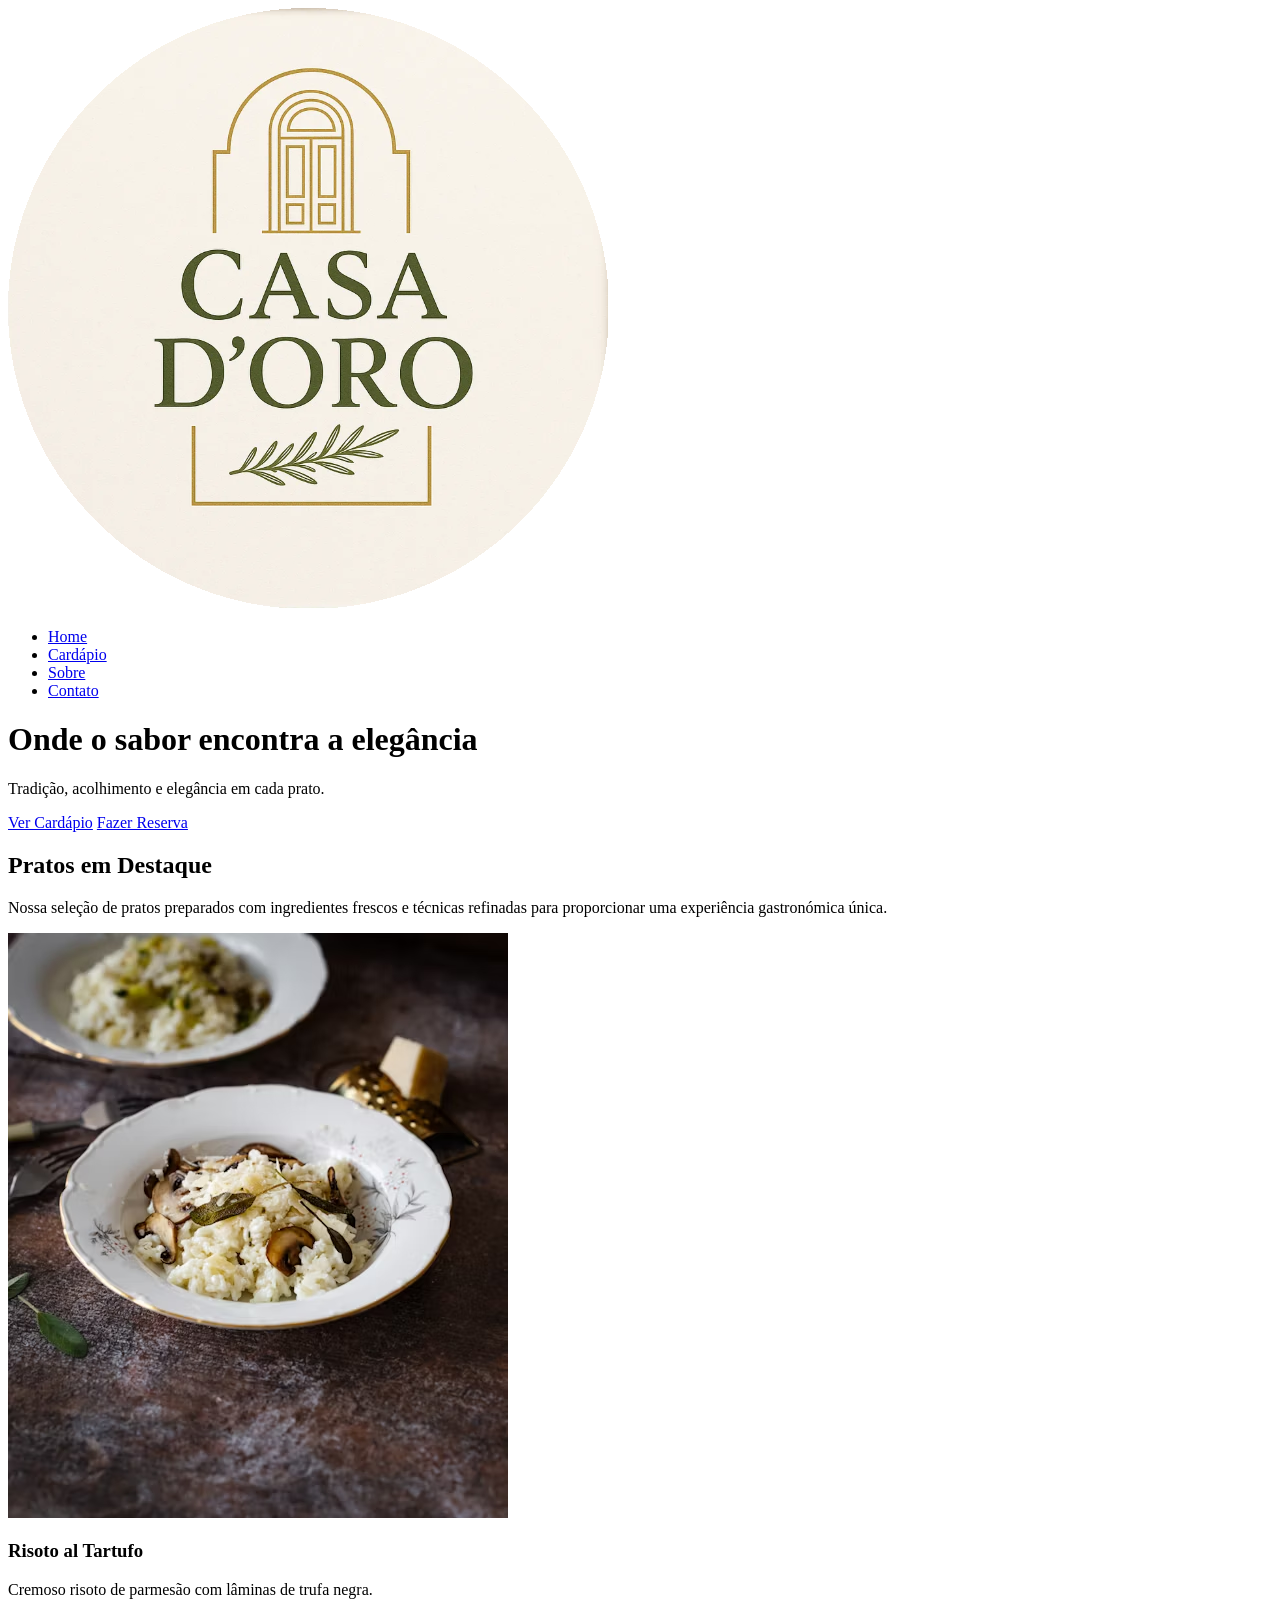
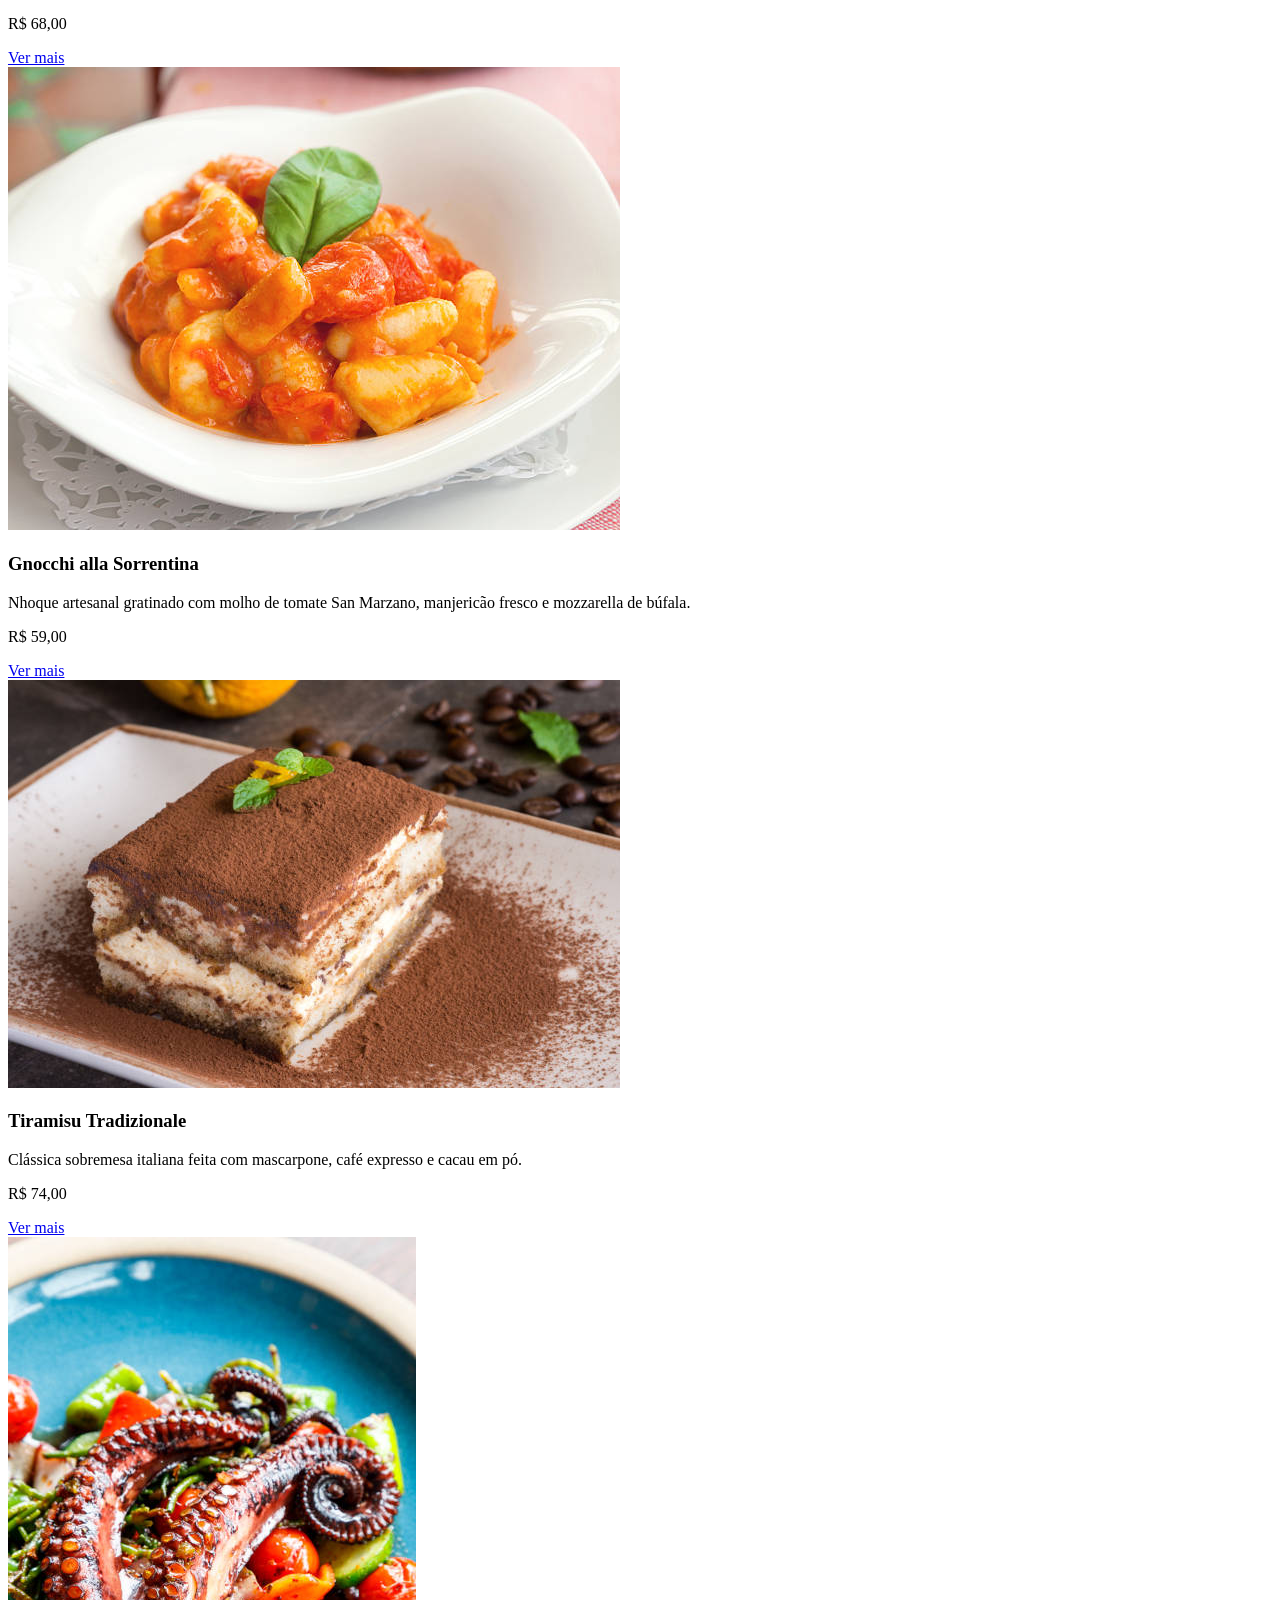
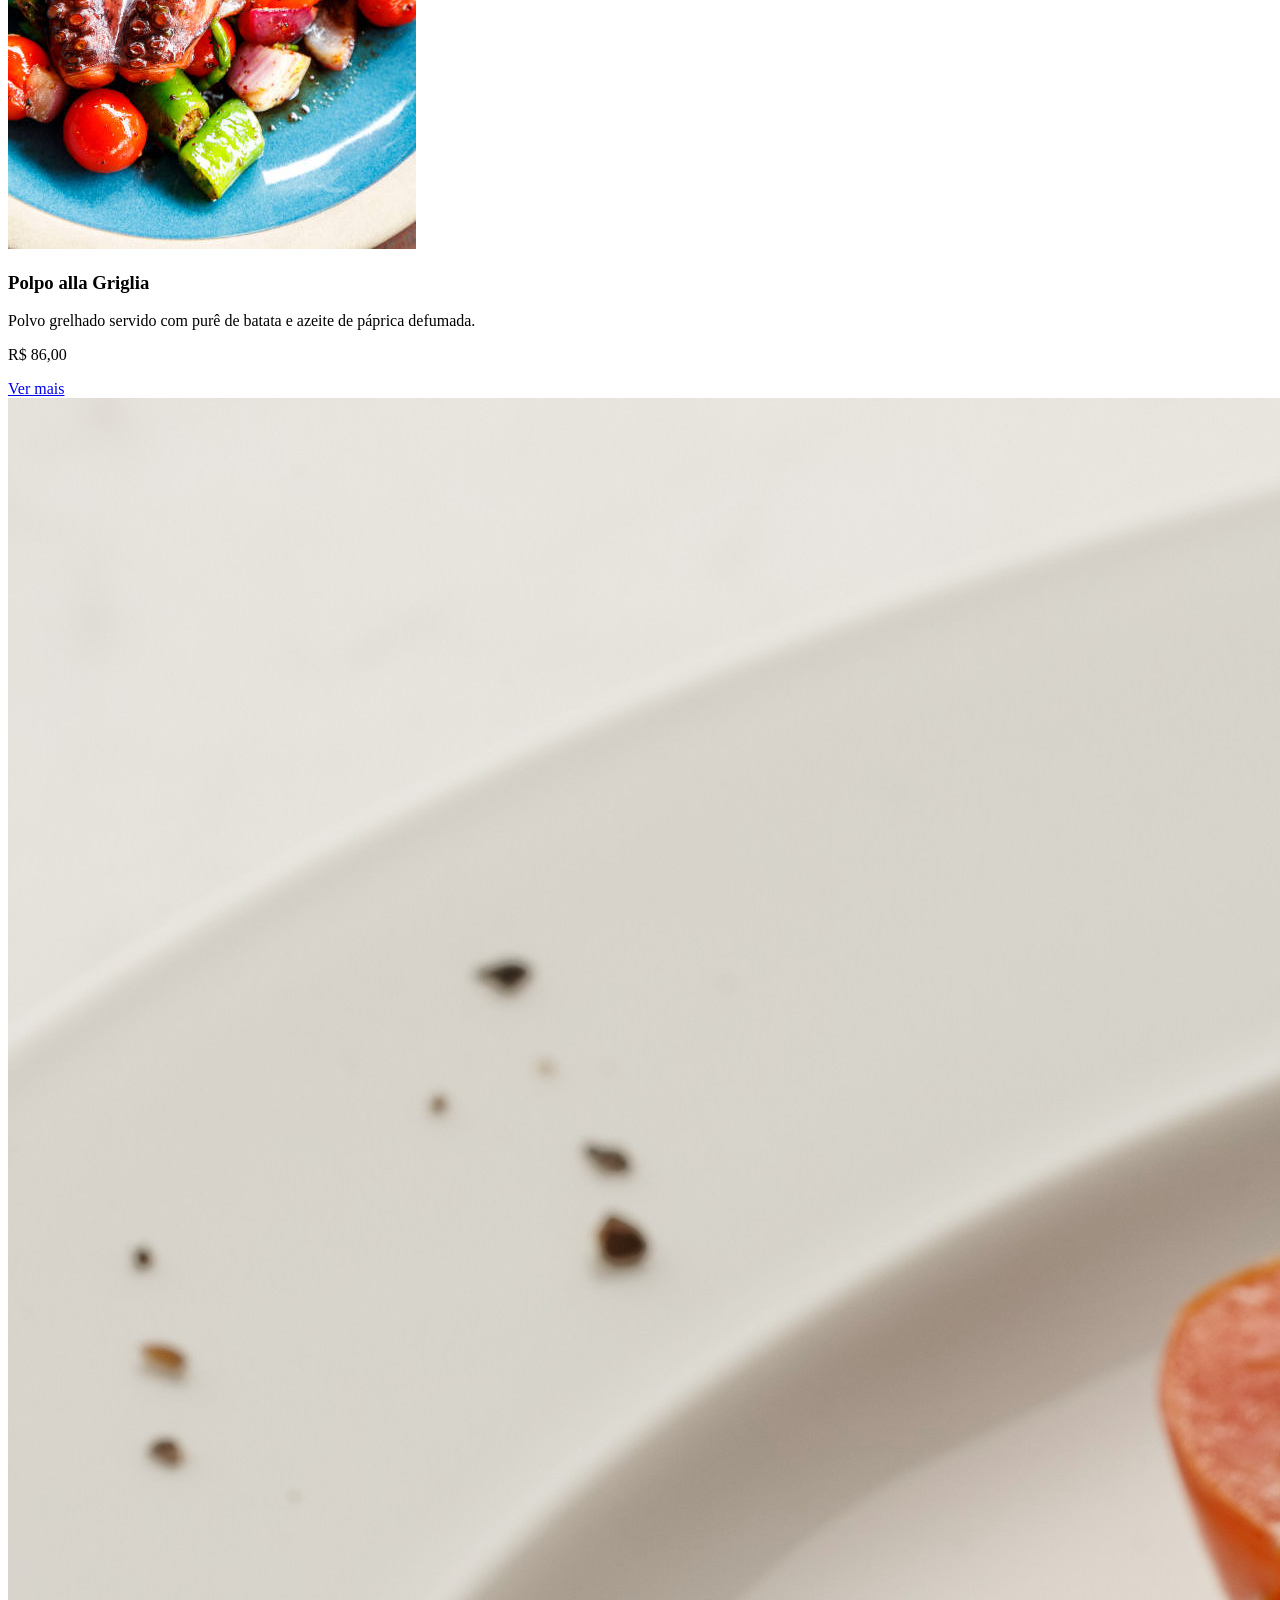
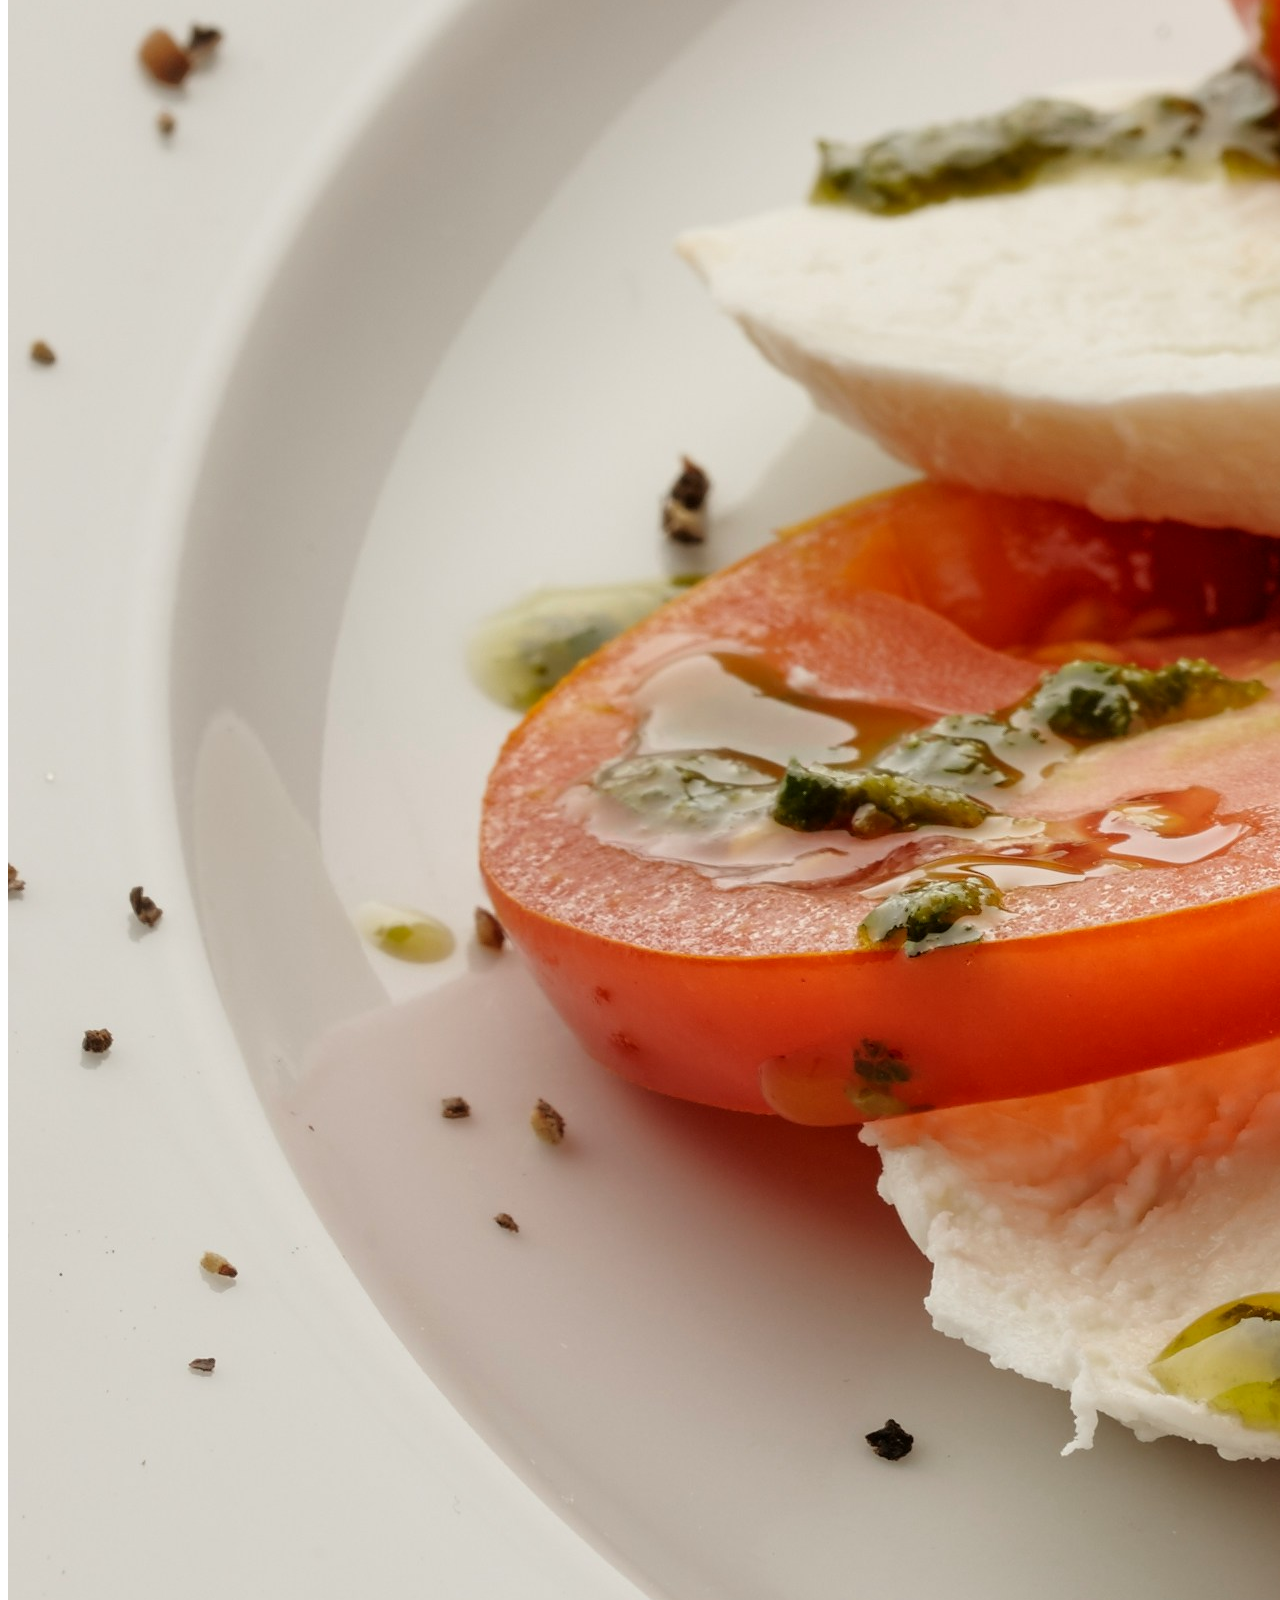
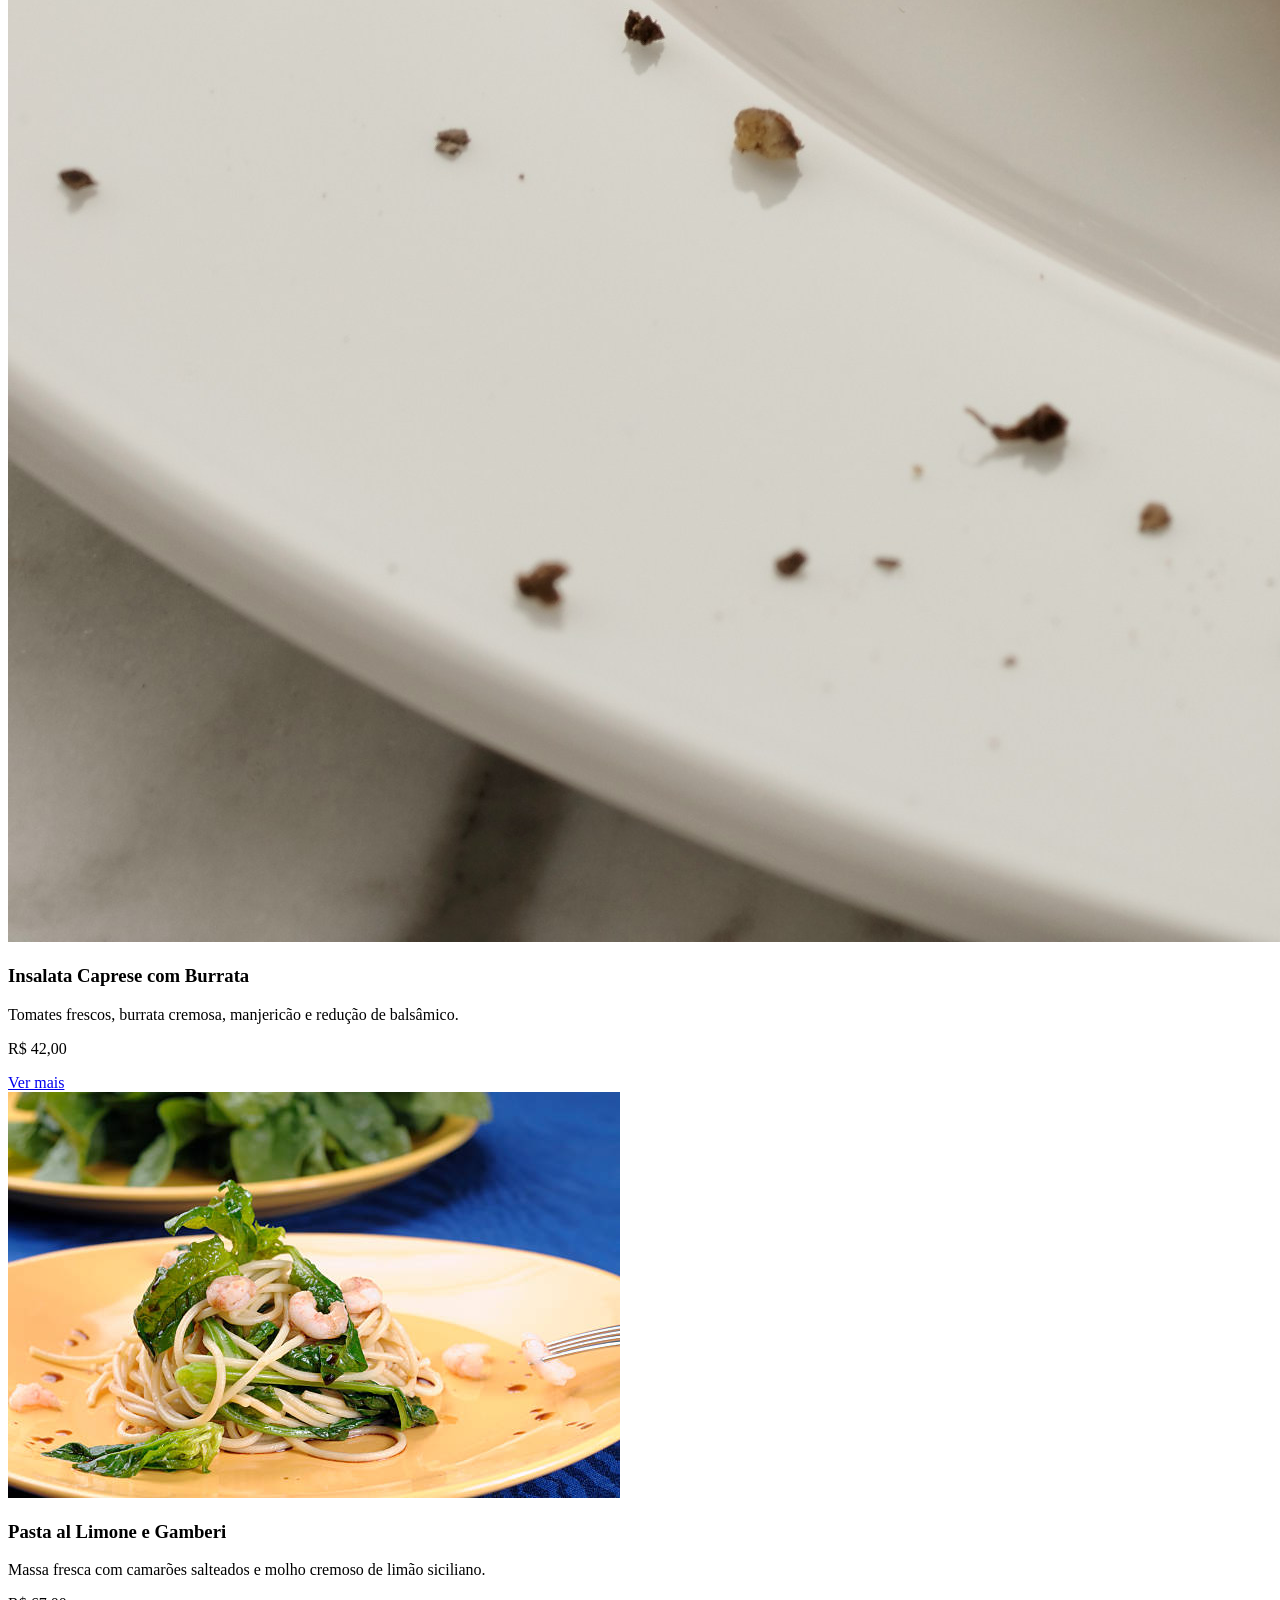
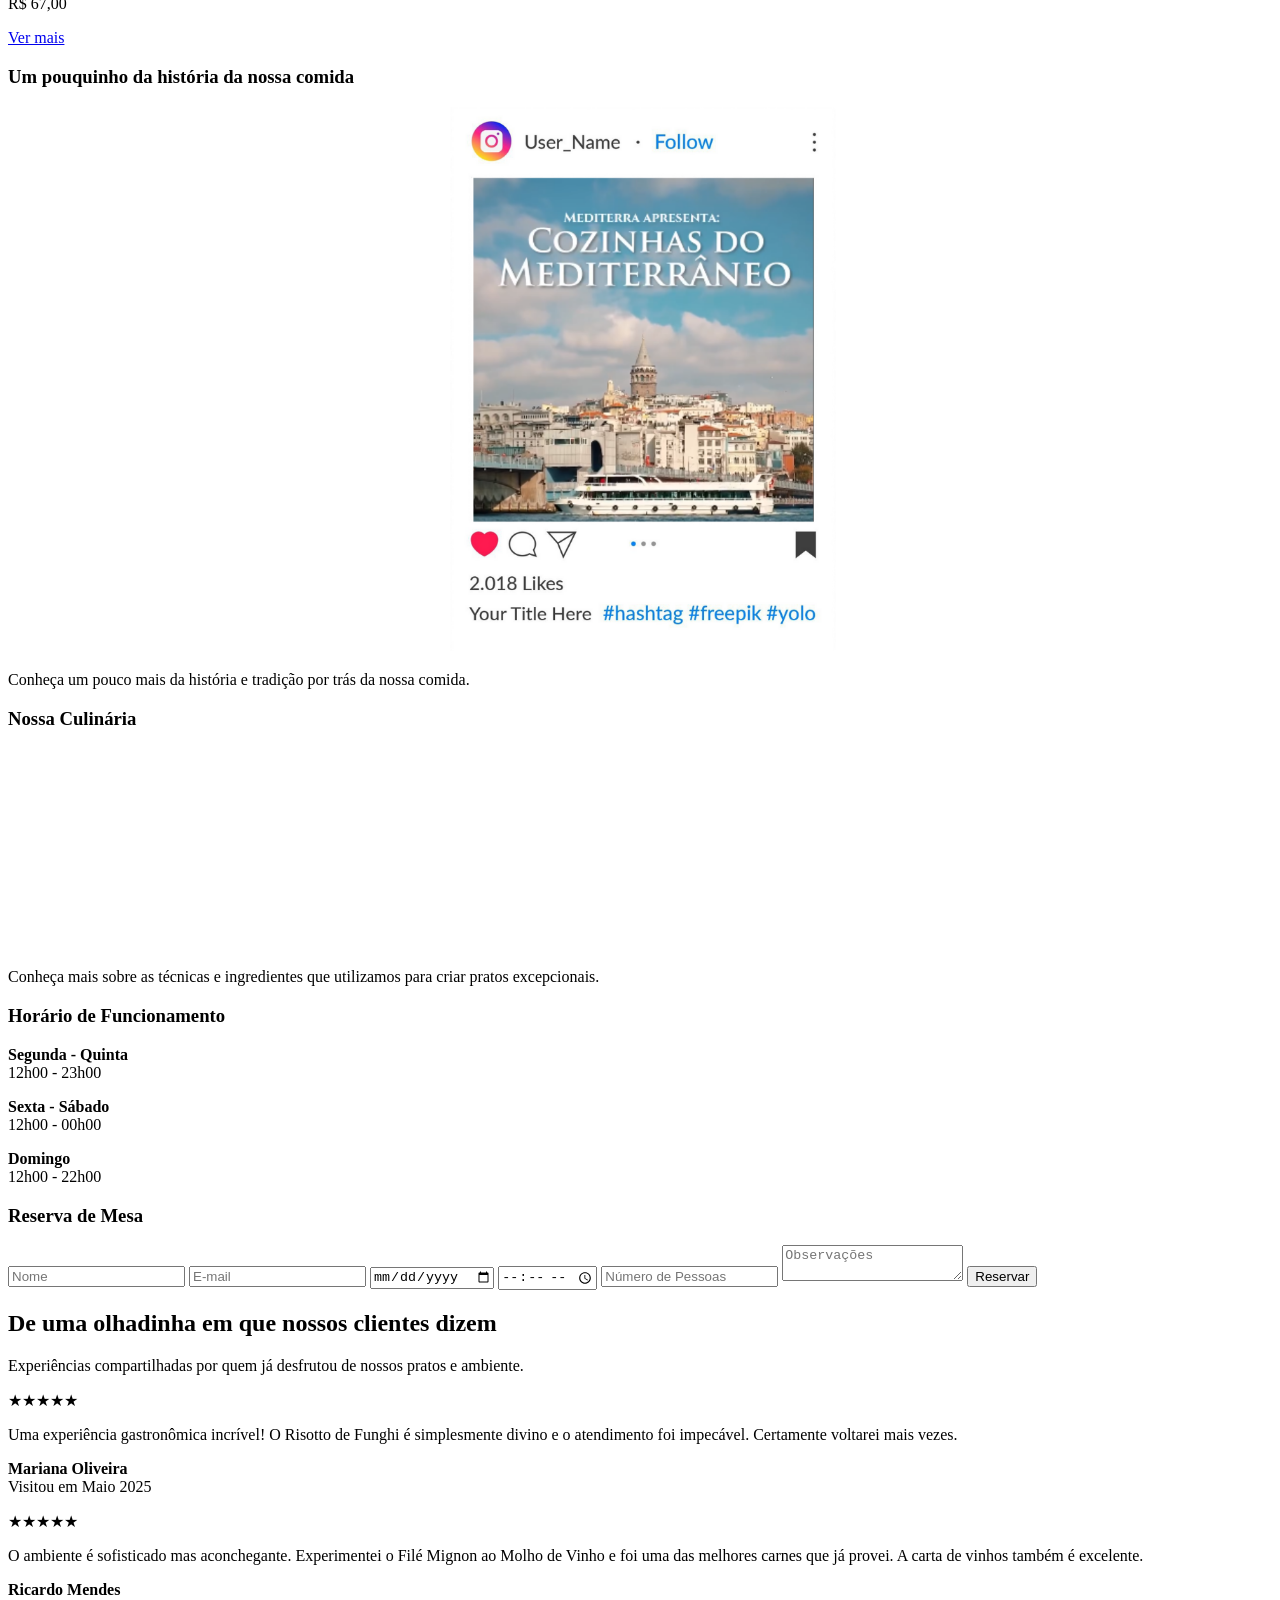
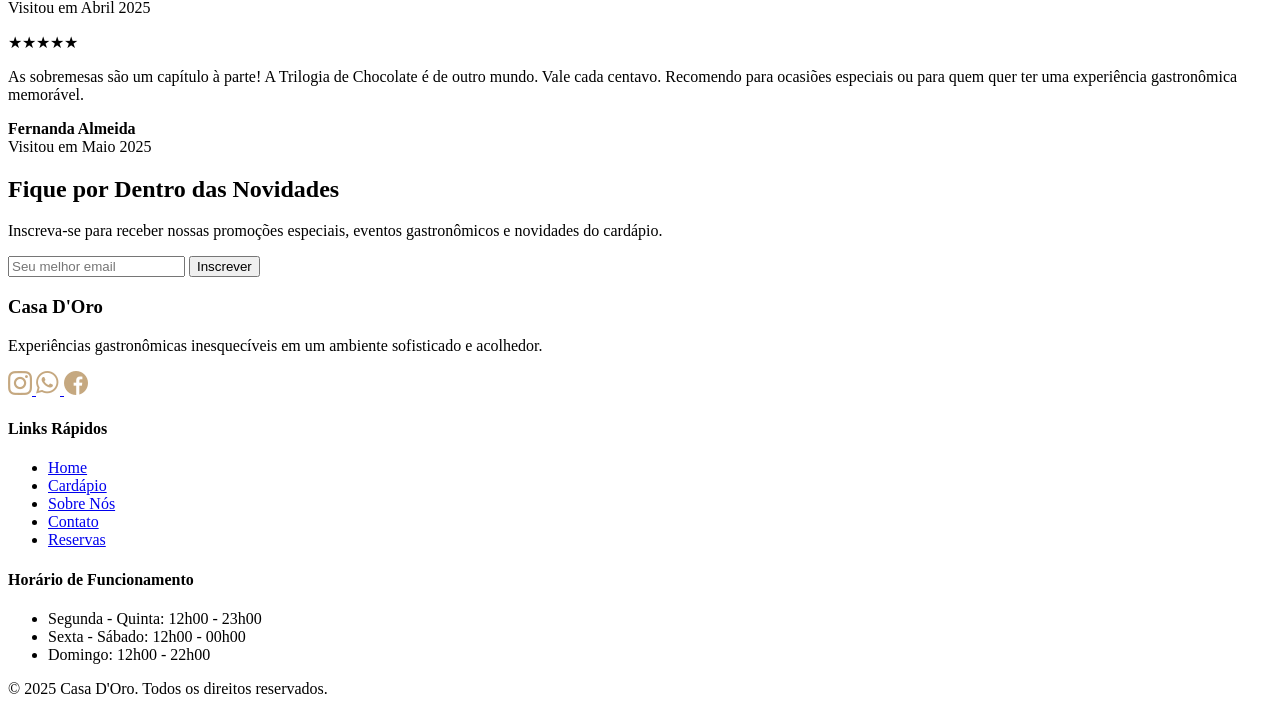
==== site/01-index.html @ 2cbd599a "Primeiro incremento CSS" ====
<!DOCTYPE html>
<html lang="pt-br">

<head>
    <meta charset="UTF-8" />
    <meta name="viewport" content="width=device-width, initial-scale=1.0" />
    <title>Casa D’Oro – Gastronomia Italiana & Mediterrânea</title>
    <link rel="icon" href="imgs/logo_redonda.png" type="image/png" />
    <link rel="stylesheet" href="css/style.css" />
</head>

<body>
    <div class="container">

        <header>
            <div class="logo">
                <a href="index.html">
                    <img src="imgs/logo_redonda.png" alt="Logo Casa D'Oro">
                </a>
            </div>

            <nav class="menu">
                <ul>
                    <li><a href="01-index.html">Home</a></li>
                    <li><a href="cardapio.html">Cardápio</a></li>
                    <li><a href="sobre.html">Sobre</a></li>
                    <li><a href="contato.html">Contato</a></li>
                </ul>
            </nav>

            <h1 class="titulo-principal">Onde o sabor encontra a elegância</h1>
            <p class="subtitulo-principal">Tradição, acolhimento e elegância em cada prato.</p>

            <div class="botoes-header">
                <a href="cardapio.html" class="botao">Ver Cardápio</a>
                <a href="contato.html" class="botao secundario">Fazer Reserva</a>
            </div>
        </header>

        <section class="pratos-destaque">
            <h2>Pratos em Destaque</h2>
            <p class="descricao">Nossa seleção de pratos preparados com ingredientes frescos e técnicas refinadas para
                proporcionar uma experiência gastronómica única.</p>

            <div class="layout">
                <div class="coluna-esquerda">
                    <div class="grid-pratos">

                        <div class="prato">
                            <img src="imgs/img_pratos/Risoto al Tartufo.avif" alt="Risotto al Tartufo">
                            <h3>Risoto al Tartufo</h3>
                            <p>Cremoso risoto de parmesão com lâminas de trufa negra.</p>
                            <p class="preco">R$ 68,00</p>
                            <a href="detalhes-prato/detalhes_risoto.html" class="botao">Ver mais</a>
                        </div>

                        <div class="prato">
                            <img src="imgs/img_pratos/Gnocchi alla Sorrentina.jpg" alt="Gnocchi alla Sorrentina">
                            <h3>Gnocchi alla Sorrentina</h3>
                            <p>Nhoque artesanal gratinado com molho de tomate San Marzano, manjericão fresco e
                                mozzarella de búfala.</p>
                            <p class="preco">R$ 59,00</p>
                            <a href="detalhes-prato/dtl_GnocchiallaSorrentina.html" class="botao">Ver mais</a>
                        </div>

                        <div class="prato">
                            <img src="imgs/img_pratos/Tiramisu Tradizionale.jpg" alt="Tiramisu Tradizionale">
                            <h3>Tiramisu Tradizionale</h3>
                            <p>Clássica sobremesa italiana feita com mascarpone, café expresso e cacau em pó.</p>
                            <p class="preco">R$ 74,00</p>
                            <a href="detalhes-prato/dtl_TiramisuTradizionale.html" class="botao">Ver mais</a>
                        </div>

                        <div class="prato">
                            <img src="imgs/img_pratos/Polvo.jpg" alt="Polpo alla Griglia">
                            <h3>Polpo alla Griglia</h3>
                            <p>Polvo grelhado servido com purê de batata e azeite de páprica defumada.</p>
                            <p class="preco">R$ 86,00</p>
                            <a href="detalhes-prato/dtl_PolpoallaGriglia.html" class="botao">Ver mais</a>
                        </div>

                        <div class="prato">
                            <img src="imgs/img_pratos/Insalata Caprese com Burrata.jpg" alt="Insalata Caprese com Burrata">
                            <h3>Insalata Caprese com Burrata</h3>
                            <p>Tomates frescos, burrata cremosa, manjericão e redução de balsâmico.</p>
                            <p class="preco">R$ 42,00</p>
                            <a href="detalhes-prato/dtl_InsalataCapresecomBurrata.html" class="botao">Ver mais</a>
                        </div>

                        <div class="prato">
                            <img src="imgs/img_pratos/Pasta al Limone e Gamberi.jpg" alt="Pasta al Limone e Gamberi">
                            <h3>Pasta al Limone e Gamberi</h3>
                            <p>Massa fresca com camarões salteados e molho cremoso de limão siciliano.</p>
                            <p class="preco">R$ 67,00</p>
                            <a href="detalhes-prato/dtl_PastaAlLimoneEGamberi.html" class="botao">Ver mais</a>
                        </div>

                    </div>
                </div>

                <div class="coluna-direita">
                    <div class="box">
                        <h3>Um pouquinho da história da nossa comida</h3>
                        <div style="text-align: center;">
                            <a href="https://www.instagram.com/p/ID_DO_POST/" target="_blank">
                                <img src="imgs/img_instagram/img_certinha-insta.png" alt="Ver no Instagram" width="400" style="border-radius: 10px;">
                            </a>
                        </div>
                        <p>Conheça um pouco mais da história e tradição por trás da nossa comida.</p>
                    </div>

                    <div class="box">
                        <h3>Nossa Culinária</h3>
                        <iframe width="100%" height="200" src="https://youtube.com/embed/W02ihlDUO9A" frameborder="0" allowfullscreen></iframe>
                        <p>Conheça mais sobre as técnicas e ingredientes que utilizamos para criar pratos excepcionais.</p>
                    </div>

                    <div class="box">
                        <h3>Horário de Funcionamento</h3>
                        <p><strong>Segunda - Quinta</strong><br>12h00 - 23h00</p>
                        <p><strong>Sexta - Sábado</strong><br>12h00 - 00h00</p>
                        <p><strong>Domingo</strong><br>12h00 - 22h00</p>
                    </div>

                    <div class="box">
                        <h3>Reserva de Mesa</h3>
                        <form>
                            <input type="text" placeholder="Nome" required>
                            <input type="email" placeholder="E-mail" required>
                            <input type="date" required>
                            <input type="time" required>
                            <input type="number" placeholder="Número de Pessoas" min="1" required>
                            <textarea placeholder="Observações"></textarea>
                            <button type="submit">Reservar</button>
                        </form>
                    </div>
                </div>
            </div>
        </section>
        <section class="depoimentos">
            <h2>De uma olhadinha em que nossos clientes dizem</h2>
            <p>Experiências compartilhadas por quem já desfrutou de nossos pratos e ambiente.</p>

            <div class ="cards-dp">
                <div class="card-dp">
                    <p class="estrelas">★★★★★</p>
                    <p class="texto">Uma experiência gastronômica incrível! O Risotto de Funghi é simplesmente divino e o atendimento foi impecável. Certamente voltarei mais vezes.</p>
                    <div class="cliente">
                        <div>
                            <strong>Mariana Oliveira</strong><br>
                            <span>Visitou em Maio 2025</span>
                        </div>
                    </div>
                </div>

                <div class="card-depoimento">
                    <p class="estrelas">★★★★★</p>
                    <p class="texto">O ambiente é sofisticado mas aconchegante. Experimentei o Filé Mignon ao Molho de Vinho e foi uma das melhores carnes que já provei. A carta de vinhos também é excelente.</p>
                    <div class="cliente">
                    <div>
                        <strong>Ricardo Mendes</strong><br>
                        <span>Visitou em Abril 2025</span>
                    </div>
                    </div>
                </div>

                <div class="card-depoimento">
                    <p class="estrelas">★★★★★</p>
                    <p class="texto">As sobremesas são um capítulo à parte! A Trilogia de Chocolate é de outro mundo. Vale cada centavo. Recomendo para ocasiões especiais ou para quem quer ter uma experiência gastronômica memorável.</p>
                    <div class="cliente">
                    <div>
                        <strong>Fernanda Almeida</strong><br>
                        <span>Visitou em Maio 2025</span>
                    </div>
                    </div>
                </div>
            </div>
        </section>

        <section class="newsletter">
            <h2>Fique por Dentro das Novidades</h2>
            <p>Inscreva-se para receber nossas promoções especiais, eventos gastronômicos e novidades do cardápio.</p>
            <form class="form-newsletter">
                <input type="email" placeholder="Seu melhor email" required>
                <button type="submit">Inscrever</button>
            </form>
        </section> 

        <footer> 
            <div class="rodape">
                <div class="container-footer">

                    <div class="coluna">
                        <h3>Casa D'Oro</h3>
                        <p>Experiências gastronômicas inesquecíveis em um ambiente sofisticado e acolhedor.</p>
                        <div class="redes-socias">
                            <a href="#"><img src="imgs/icons/instagram.png" alt=Instagram> </a>
                            <a href="#"><img src="imgs/icons/whatsapp.png" alt="Whatsapp"> </a>
                            <a href="#"><img src="imgs/icons/facebook.png"  alt="Facebook"> </a>
                        </div>
                    </div>

                    <div class="coluna">
                        <h4>Links Rápidos</h4>
                        <ul>
                            <li><a href="index.html">Home</a></li>
                            <li><a href="cardapio.html">Cardápio</a></li>
                            <li><a href="sobre.html">Sobre Nós</a></li>
                            <li><a href="contato.html">Contato</a></li>
                            <li><a href="reserva.html">Reservas</a></li>
                        </ul>
                    </div>

                    <div class="coluna">
                        <h4>Horário de Funcionamento</h4>
                        <ul>
                            <li>Segunda - Quinta: 12h00 - 23h00</li>
                            <li>Sexta - Sábado: 12h00 - 00h00</li>
                            <li>Domingo: 12h00 - 22h00</li>
                        </ul>
                    </div>


                </div>

                <div class="copyright">
                    <p>© 2025 Casa D'Oro. Todos os direitos reservados.</p>
            </div>
        </footer>

</body>

</html>
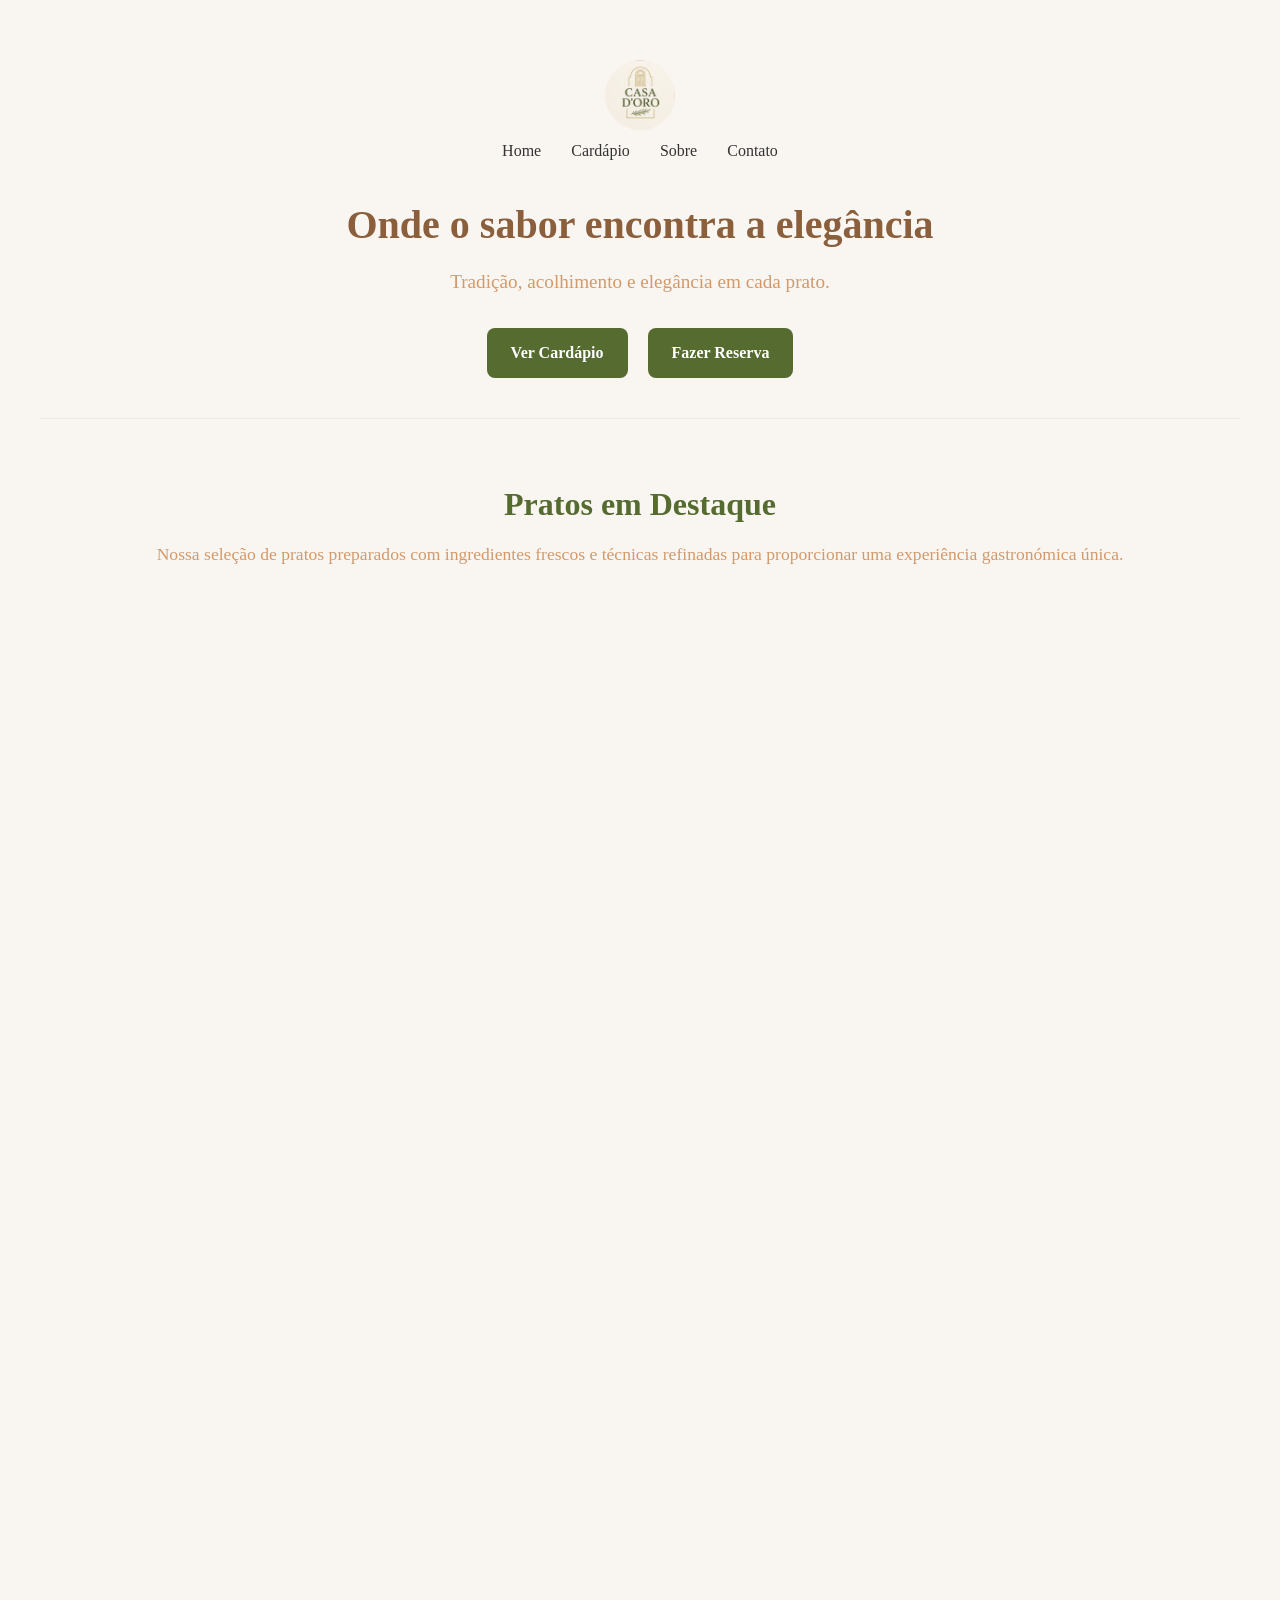
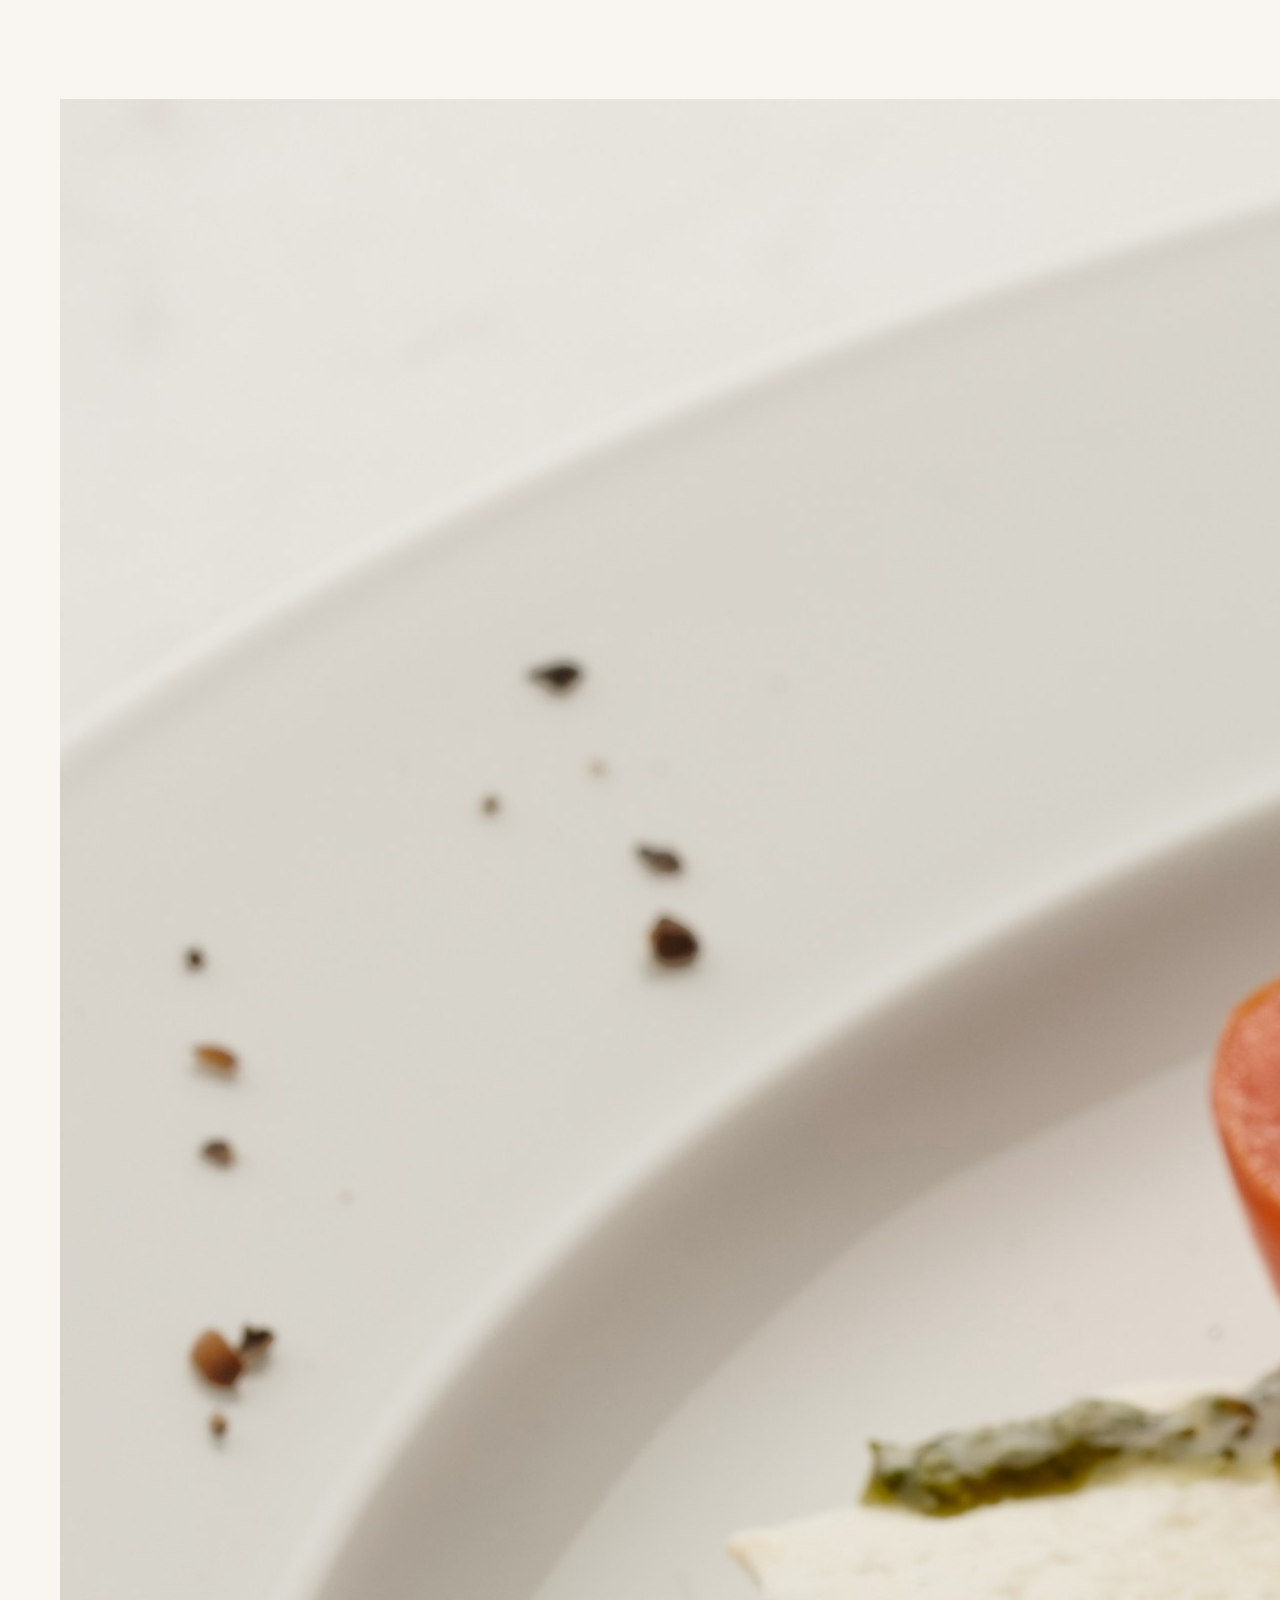
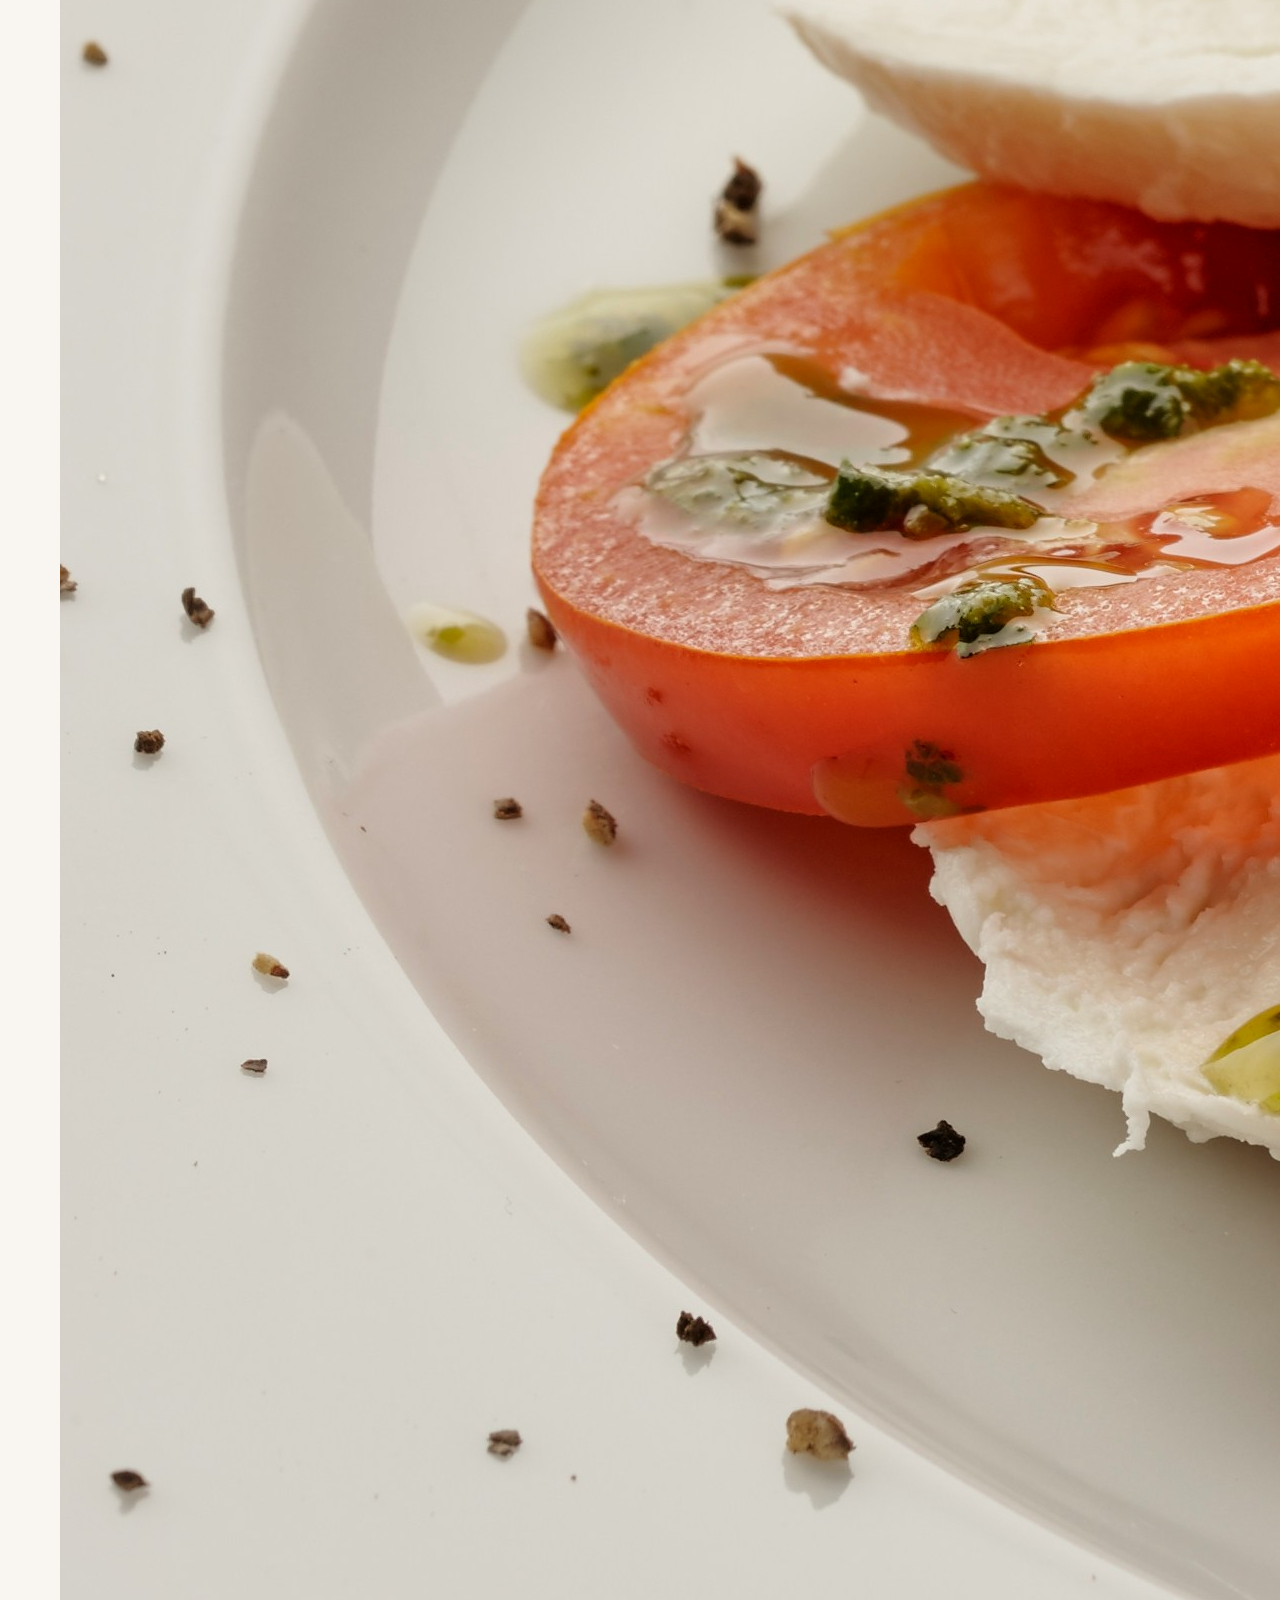
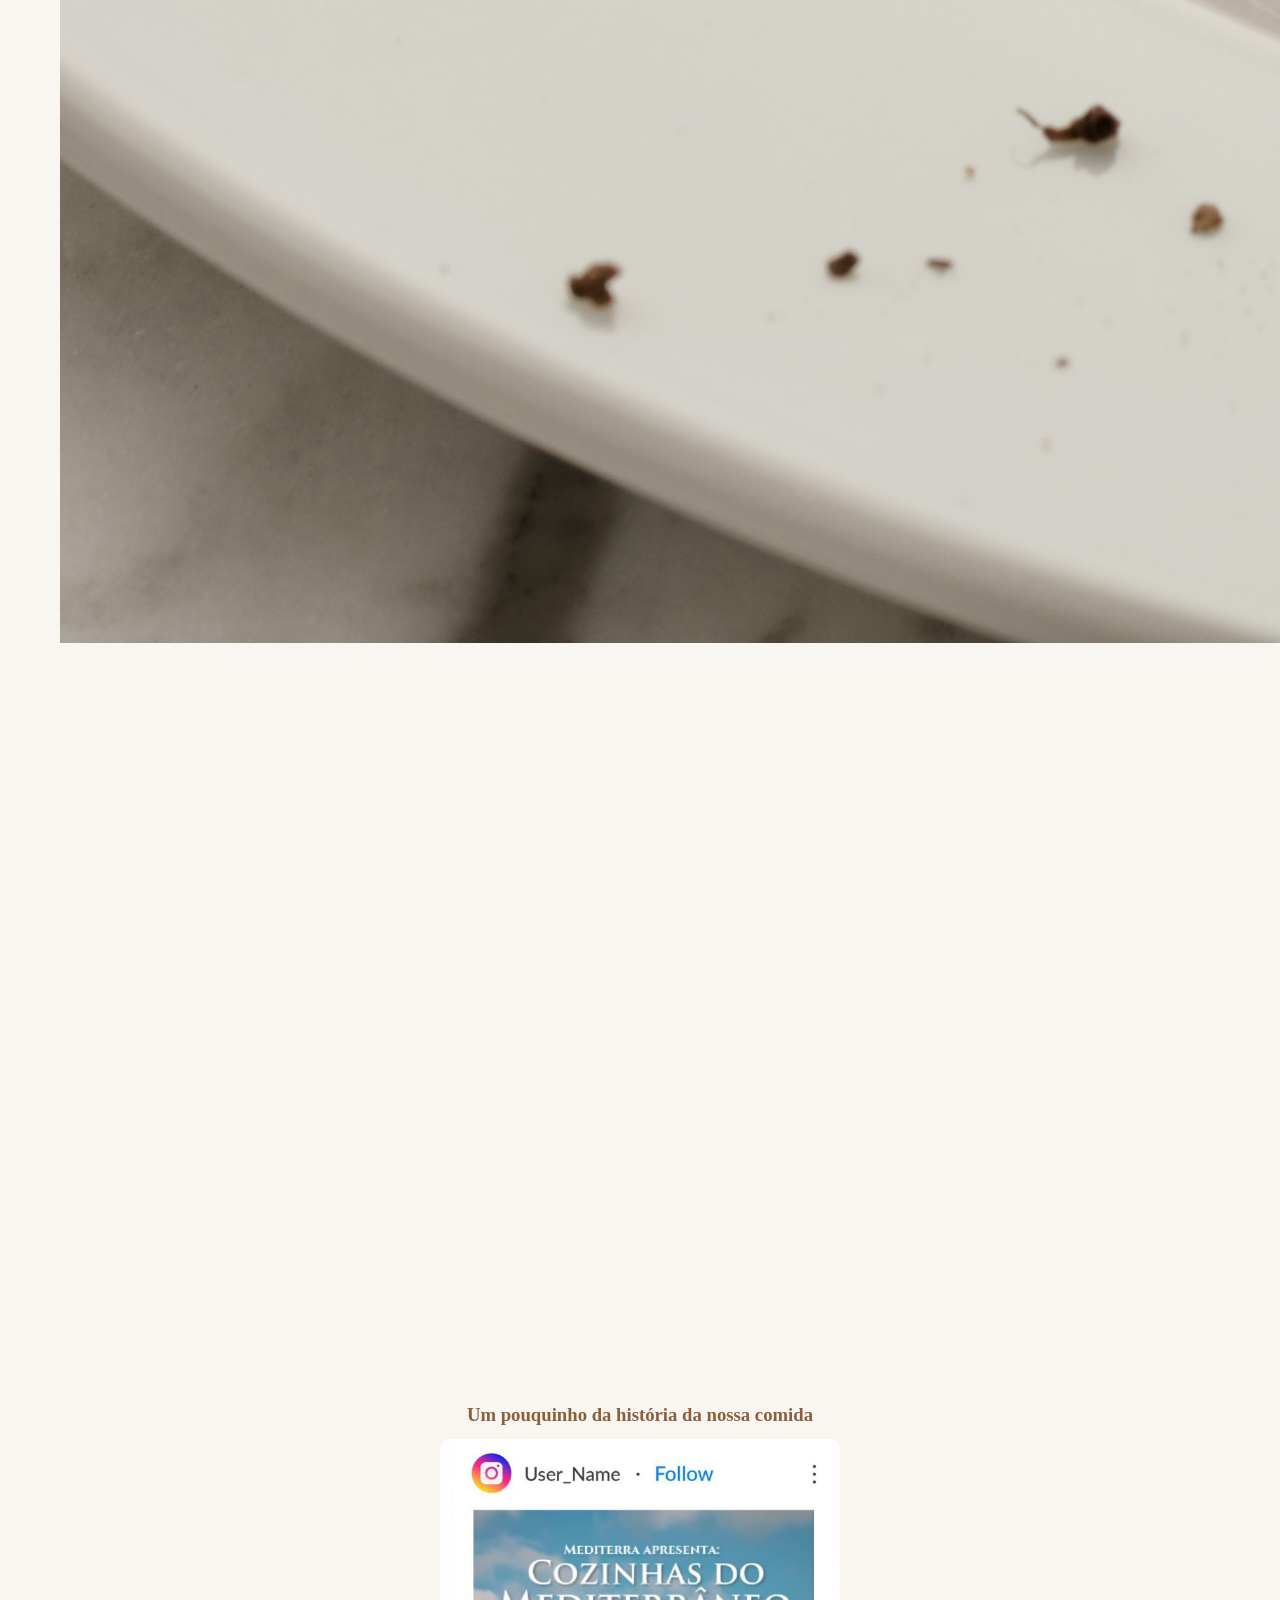
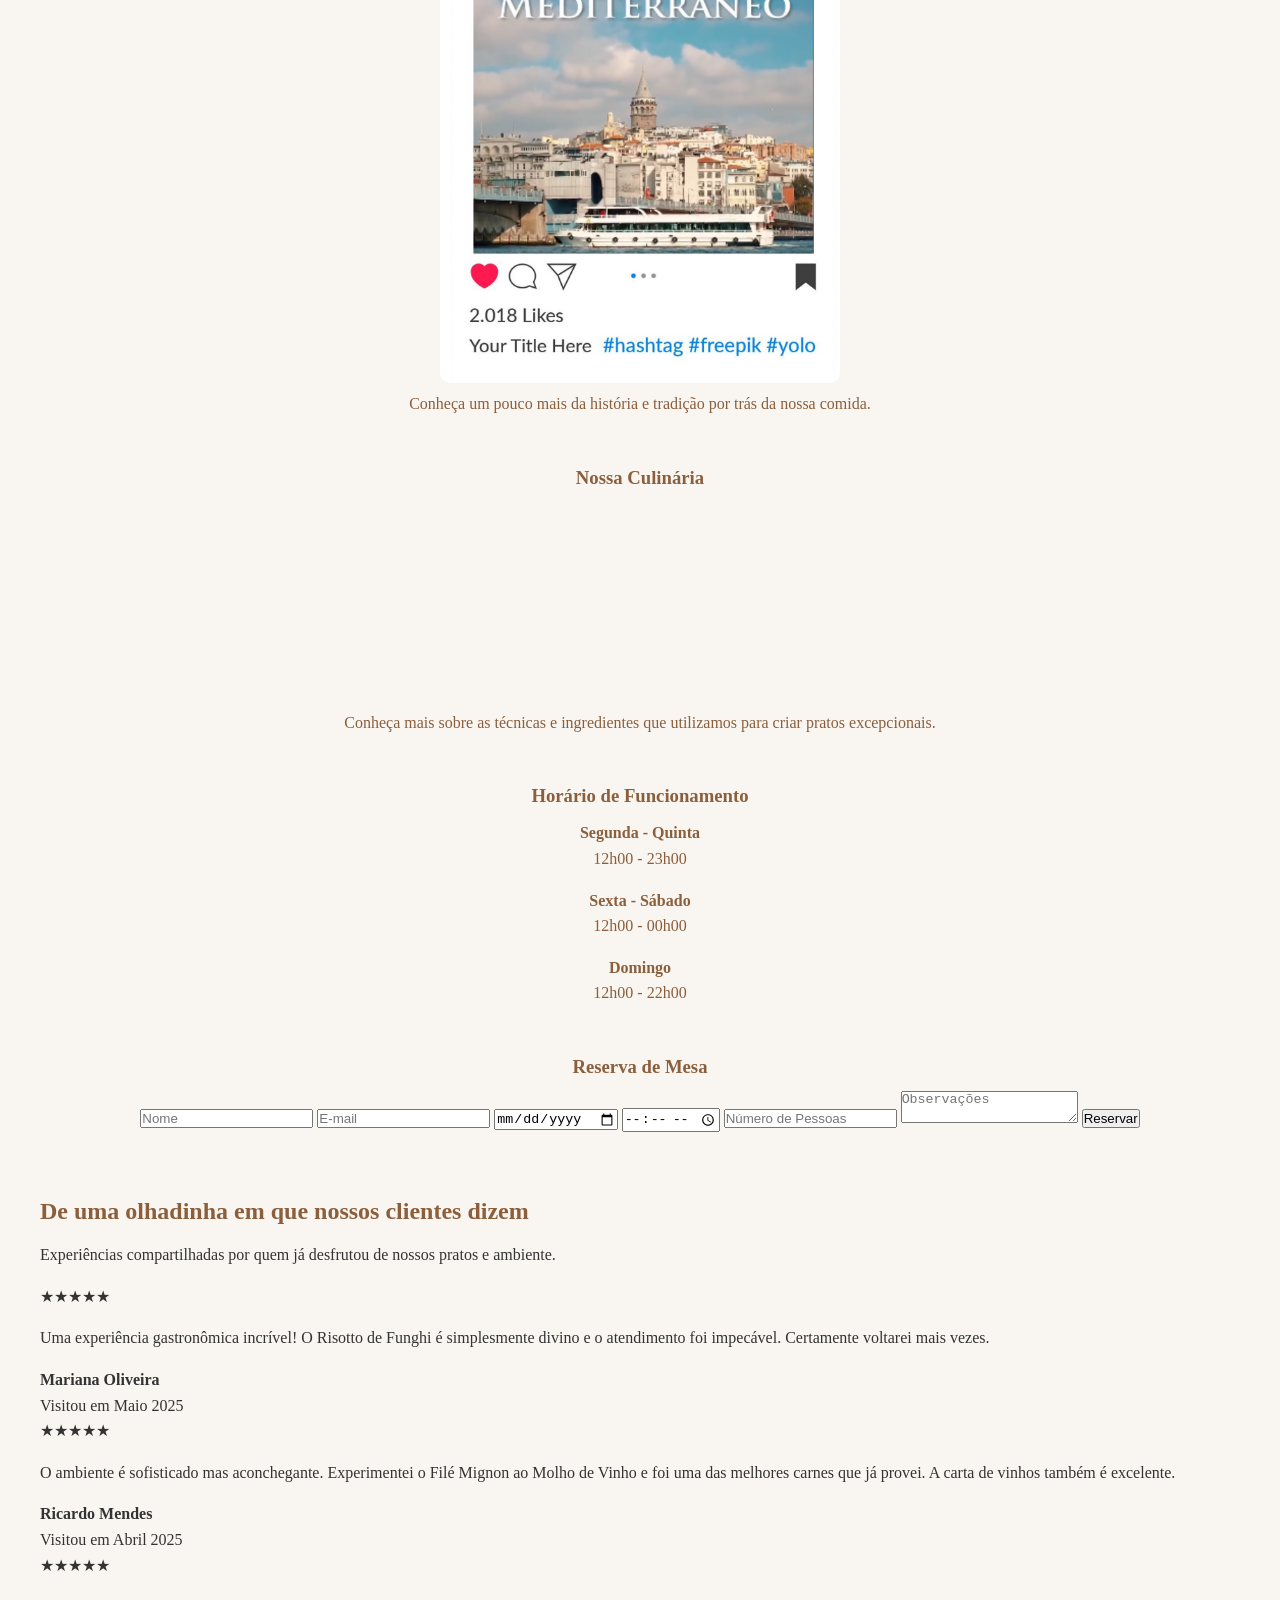
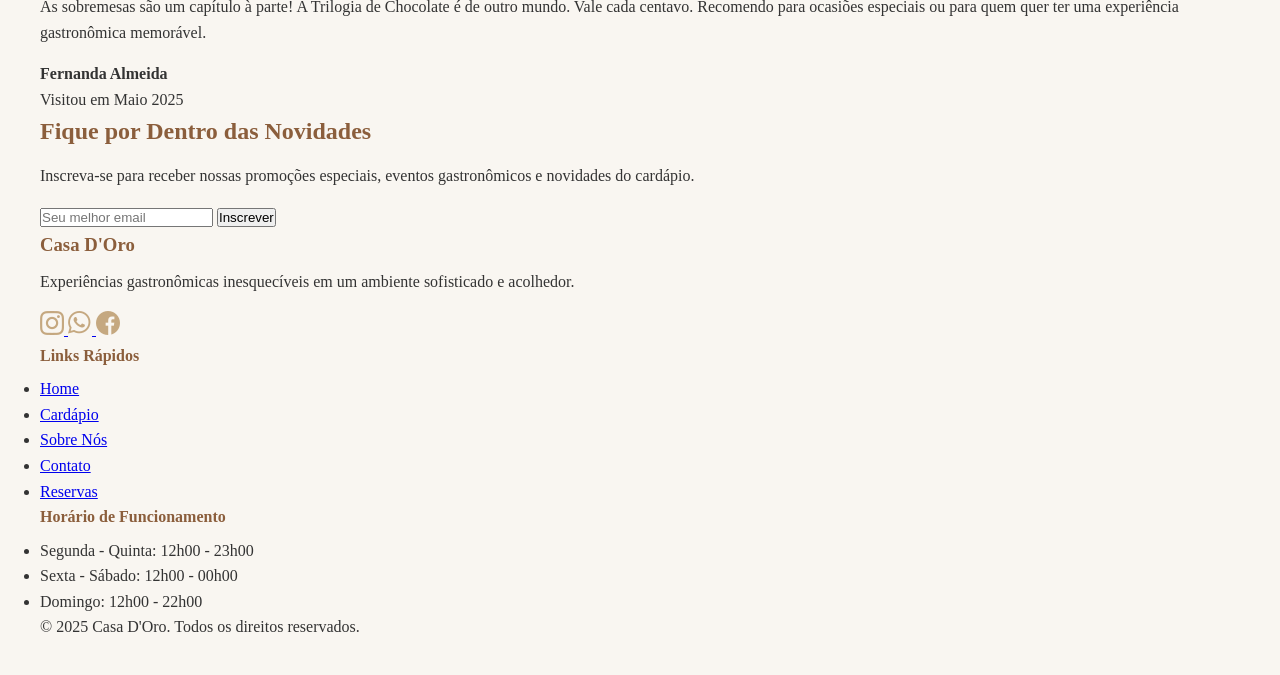
==== commit a789e38c: "Commit css, header" ====
--- a/site/01-index.html
+++ b/site/01-index.html
@@ -6,7 +6,7 @@
     <meta name="viewport" content="width=device-width, initial-scale=1.0" />
     <title>Casa D’Oro – Gastronomia Italiana & Mediterrânea</title>
     <link rel="icon" href="imgs/logo_redonda.png" type="image/png" />
-    <link rel="stylesheet" href="css/style.css" />
+    <link rel="stylesheet" href="css/stlyle.css" />
 </head>
 
 <body>
--- a/site/css/stlyle.css
+++ b/site/css/stlyle.css
@@ -0,0 +1,163 @@
+:root {
+    --verde-oliva: #556B2F;
+    --dourado-suave: #C5A880;
+    --off-white: #F9F6F1;
+    --marrom-madeira: #8B5E3C;
+    --terracota: #D2996B;
+
+    --fonte-titulo: 'Playfair Display', serif;
+    --fonte-texto: 'Lora', serif;
+}
+
+*{
+    margin: 0;
+    padding: 0;
+    box-sizing: 0;
+}
+
+body{
+    font-family: var(--fonte-texto) ;
+    background-color: var(--off-white);
+    color: #333;
+    line-height: 1.6;
+}
+
+.container {
+    max-width: 1200px;
+    margin: 0 auto;
+    padding: 20px;
+}
+
+h1, h2, h3, h4{
+    font-family: var(--fonte-titulo);
+    color: var(--marrom-madeira);
+    margin-bottom: 0.5em;
+}
+
+p{
+    margin-bottom: 1em;
+}
+
+header{
+    background-color: var(--off-white);
+    padding: 40px 20px;
+    text-align: center;
+    border-bottom: 1px solid rgba(0, 0 , 0, 0.05);
+}
+
+.logo img {
+    width: 70px;
+    height: auto;
+    margin-bottom: auto;
+}
+
+.menu ul{
+    list-style: none;
+    display: flex;
+    justify-content: center;
+    gap: 30px;
+    padding: 0;
+    margin-bottom: 30px;
+}
+
+.menu a{
+    text-decoration: none;
+    font-family: var(--fonte-texto);
+    font-size: var(--1.1rem);
+    color: var(--verde-oliva)
+    padding 8px 16px;
+    transition: all 0.3s ease;
+    border-radius: 8px;
+}
+
+.menu a:houver{
+    background-color: var(--dourado-suave);
+    color:white
+}
+
+.titulo-principal{
+    font-family: var(--fonte-titulo);
+    font-size: 2.5rem;
+    color: var(--marrom-madeira);
+    margin-bottom: 10px;
+}
+
+.subtitulo-principal{
+    font-size: 1.2rem;
+    color: var(--terracota);
+    margin-bottom: 30px;
+}
+
+.botoes-header{
+    display: flex;
+    justify-content: center;
+    gap: 20px;
+    flex-wrap: wrap;
+}
+
+.botao{
+    background-color: var(--verde-oliva);
+    color: white;
+    padding: 12px 24px;
+    border: none;
+    border-radius: 8px;
+    text-decoration: none;
+    font-weight: bold;
+    font-family: var(--fonte-texto);
+    transition: background-color 0.3s ease, transform 0.2s ease;
+}
+
+.botao:hover{
+    background-color: var(--dourado-suave);
+    transform: translateY(-2px);
+}
+
+.botao secundario{
+    background-color: transparent;
+    color: var(--verde-oliva);
+    border: 2px solid var(var(--verde-oliva))
+}
+
+.botao.secundario:hover {
+    background-color: var(--verde-oliva);
+    color: white;
+}
+
+.pratos-destaque {
+    background-color: var(--off-white);
+    padding: 60px 20px;
+    color: var(--marrom-madeira);
+    text-align: center;
+}
+
+.pratos-destaque h2{
+    font-family: var(--fonte-titulo);
+    font-size: 2rem;
+    margin-bottom: 10px;
+    color: var(--verde-oliva);
+}
+
+.pratos-destaque .descricao{
+    font-family: var(--fonte-texto);
+    font-size: 1.1rem;
+    color: var(--terracota);
+    margin-bottom: 40px;
+}
+
+.layout {
+    display:flex;
+    gap: 40px;
+    justify-content: space-between;
+    flex-wrap: wrap;
+}
+
+.coluna-esquerda{
+    flex:2;
+}
+
+.coluna-direita{
+    flex:1;
+    display: flex;
+    flex-direction: column;
+    gap: 30px
+}
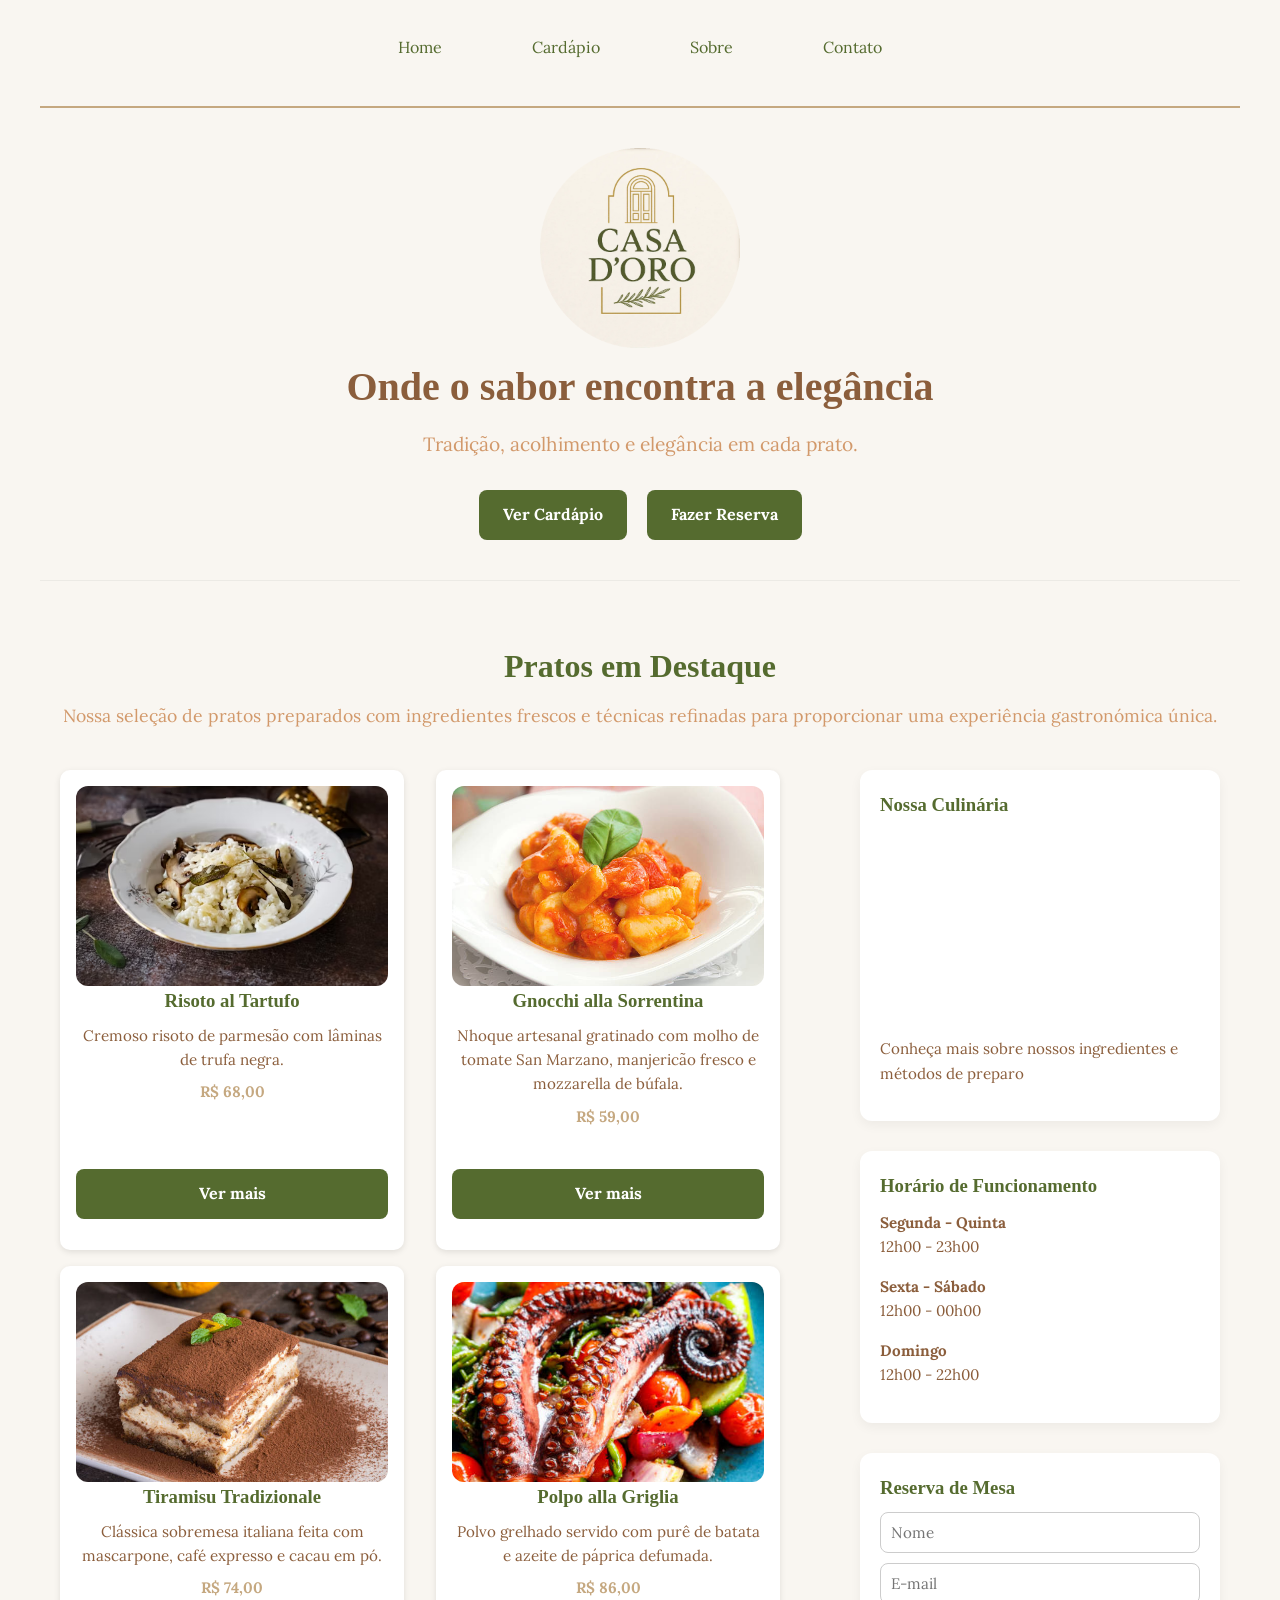
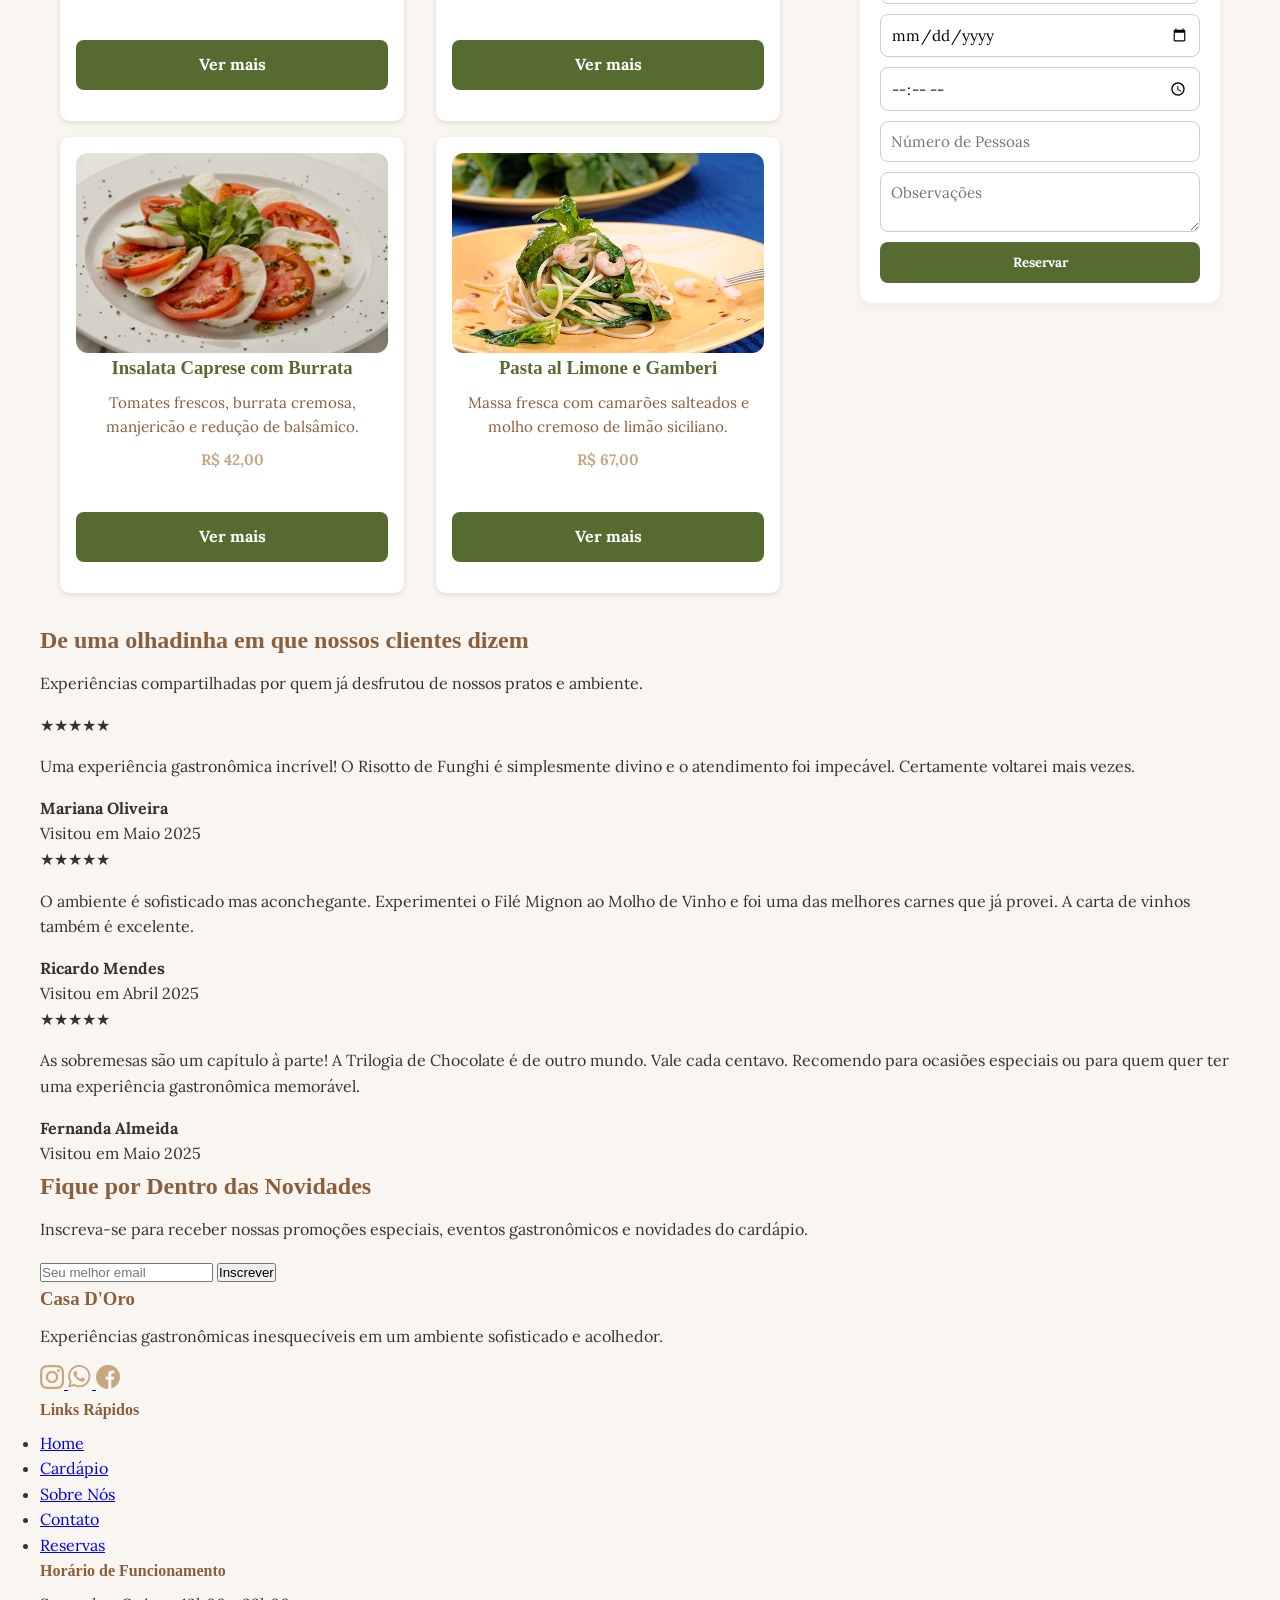
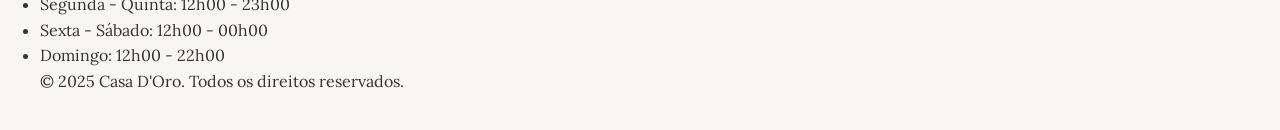
==== commit 508a110c: "Fazendo o css da home" ====
--- a/site/01-index.html
+++ b/site/01-index.html
@@ -7,10 +7,25 @@
     <title>Casa D’Oro – Gastronomia Italiana & Mediterrânea</title>
     <link rel="icon" href="imgs/logo_redonda.png" type="image/png" />
     <link rel="stylesheet" href="css/stlyle.css" />
+    <link rel="preconnect" href="https://fonts.googleapis.com">
+    <link rel="preconnect" href="https://fonts.gstatic.com" crossorigin>
+    <link href="https://fonts.googleapis.com/css2?family=Playfair+Display+SC:ital,wght@0,400;0,700;0,900;1,400;1,700;1,900&display=swap" rel="stylesheet">
+    <link href="https://fonts.googleapis.com/css2?family=Cinzel:wght@400..900&family=Lora:ital,wght@0,400..700;1,400..700&family=Playfair+Display+SC:ital,wght@0,400;0,700;0,900;1,400;1,700;1,900&display=swap" rel="stylesheet">
 </head>
 
 <body>
     <div class="container">
+
+        <div class="top-bar">
+        <nav class="menu">
+            <ul>
+                <li><a href="01-index.html">Home</a></li>
+                <li><a href="cardapio.html">Cardápio</a></li>
+                <li><a href="sobre.html">Sobre</a></li>
+                <li><a href="contato.html">Contato</a></li>
+            </ul>
+        </nav>
+        </div>
 
         <header>
             <div class="logo">
@@ -18,15 +33,6 @@
                     <img src="imgs/logo_redonda.png" alt="Logo Casa D'Oro">
                 </a>
             </div>
-
-            <nav class="menu">
-                <ul>
-                    <li><a href="01-index.html">Home</a></li>
-                    <li><a href="cardapio.html">Cardápio</a></li>
-                    <li><a href="sobre.html">Sobre</a></li>
-                    <li><a href="contato.html">Contato</a></li>
-                </ul>
-            </nav>
 
             <h1 class="titulo-principal">Onde o sabor encontra a elegância</h1>
             <p class="subtitulo-principal">Tradição, acolhimento e elegância em cada prato.</p>
@@ -99,20 +105,11 @@
                 </div>
 
                 <div class="coluna-direita">
+
                     <div class="box">
-                        <h3>Um pouquinho da história da nossa comida</h3>
-                        <div style="text-align: center;">
-                            <a href="https://www.instagram.com/p/ID_DO_POST/" target="_blank">
-                                <img src="imgs/img_instagram/img_certinha-insta.png" alt="Ver no Instagram" width="400" style="border-radius: 10px;">
-                            </a>
-                        </div>
-                        <p>Conheça um pouco mais da história e tradição por trás da nossa comida.</p>
-                    </div>
-
-                    <div class="box">
-                        <h3>Nossa Culinária</h3>
+                        <h3>Nossa Culinária </h3>
                         <iframe width="100%" height="200" src="https://youtube.com/embed/W02ihlDUO9A" frameborder="0" allowfullscreen></iframe>
-                        <p>Conheça mais sobre as técnicas e ingredientes que utilizamos para criar pratos excepcionais.</p>
+                        <p>Conheça mais sobre nossos ingredientes e métodos de preparo </p>
                     </div>
 
                     <div class="box">
--- a/site/css/stlyle.css
+++ b/site/css/stlyle.css
@@ -46,16 +46,23 @@
 }
 
 .logo img {
-    width: 70px;
+    width: 200px;
     height: auto;
     margin-bottom: auto;
 }
 
+.top-bar{
+    background-color: var(--off-white);
+    border-bottom: 2px solid var(--dourado-suave);
+    padding: 15px 30px;
+    display: flex;
+    justify-content: space-around;
+}
+
 .menu ul{
     list-style: none;
     display: flex;
-    justify-content: center;
-    gap: 30px;
+    gap: 90px;
     padding: 0;
     margin-bottom: 30px;
 }
@@ -63,17 +70,15 @@
 .menu a{
     text-decoration: none;
     font-family: var(--fonte-texto);
-    font-size: var(--1.1rem);
-    color: var(--verde-oliva)
-    padding 8px 16px;
-    transition: all 0.3s ease;
-    border-radius: 8px;
+    color: var(--verde-oliva);
+    font-size: 1rem;
+    transition: color 0.3s ease;
 }
 
 .menu a:houver{
     background-color: var(--dourado-suave);
-    color:white
-}
+}
+
 
 .titulo-principal{
     font-family: var(--fonte-titulo);
@@ -146,7 +151,7 @@
 
 .layout {
     display:flex;
-    gap: 40px;
+    gap: 80px;
     justify-content: space-between;
     flex-wrap: wrap;
 }
@@ -160,4 +165,107 @@
     display: flex;
     flex-direction: column;
     gap: 30px
+}
+
+.grid-pratos {
+    display: grid;
+    grid-template-columns: repeat(auto-fit, minmax(260px, 1fr));
+    gap: 2rem;
+    row-gap: 3rem;
+}
+
+.prato{
+    display: flex;
+    flex-direction: column;
+    justify-content: space-between; 
+    height: 100%; 
+    padding: 1rem;
+    background-color: #fff;
+    border-radius: 10px;
+    box-shadow: 0 2px 6px rgba(0,0,0,0.1);
+}
+
+.prato img{
+    width: 100%;
+    height: 200px;
+    object-fit: cover;
+    border-radius: 12px;
+}
+
+.prato:hover{
+    transform:translateY(-5px);
+}
+
+.prato h3 {
+    font-family: var(--fonte-titulo);
+    color: var(--verde-oliva);
+    margin-bottom: 8px;
+}
+
+.prato p {
+    font-family: var(--fonte-texto);
+    font-size: 0.95rem;
+    color: var(--marrom-madeira);
+    margin-bottom: 8px;
+}
+
+.prato .preco {
+    font-weight: bold;
+    color: var(--dourado-suave);
+}
+
+.prato .botao {
+    margin-top: auto;
+    margin-bottom: 15px;
+}
+
+.box {
+    background-color: white;
+    padding: 20px;
+    border-radius: 12px;
+    box-shadow: 0 4px 12px rgba(0, 0, 0, 0.05);
+    font-family: var(--fonte-texto);
+    text-align: left;
+}
+
+.box h3 {
+    color: var(--verde-oliva);
+    font-family: var(--fonte-titulo);
+    margin-bottom: 10px;
+}
+
+.box p {
+    color: var(--marrom-madeira);
+    font-size: 0.95rem;
+}
+
+.box form {
+    display: flex;
+    flex-direction: column;
+    gap: 10px;
+}
+
+.box input,
+.box textarea {
+    padding: 10px;
+    font-family: var(--fonte-texto);
+    border: 1px solid #ccc;
+    border-radius: 8px;
+    font-size: 0.95rem;
+}
+
+.box button {
+    background-color: var(--verde-oliva);
+    color: white;
+    border: none;
+    padding: 12px;
+    font-weight: bold;
+    font-family: var(--fonte-texto);
+    border-radius: 8px;
+    cursor: pointer;
+    transition: background-color 0.3s ease;
+}
+
+.box button:hover {
+    background-color: var(--dourado-suave);
 }
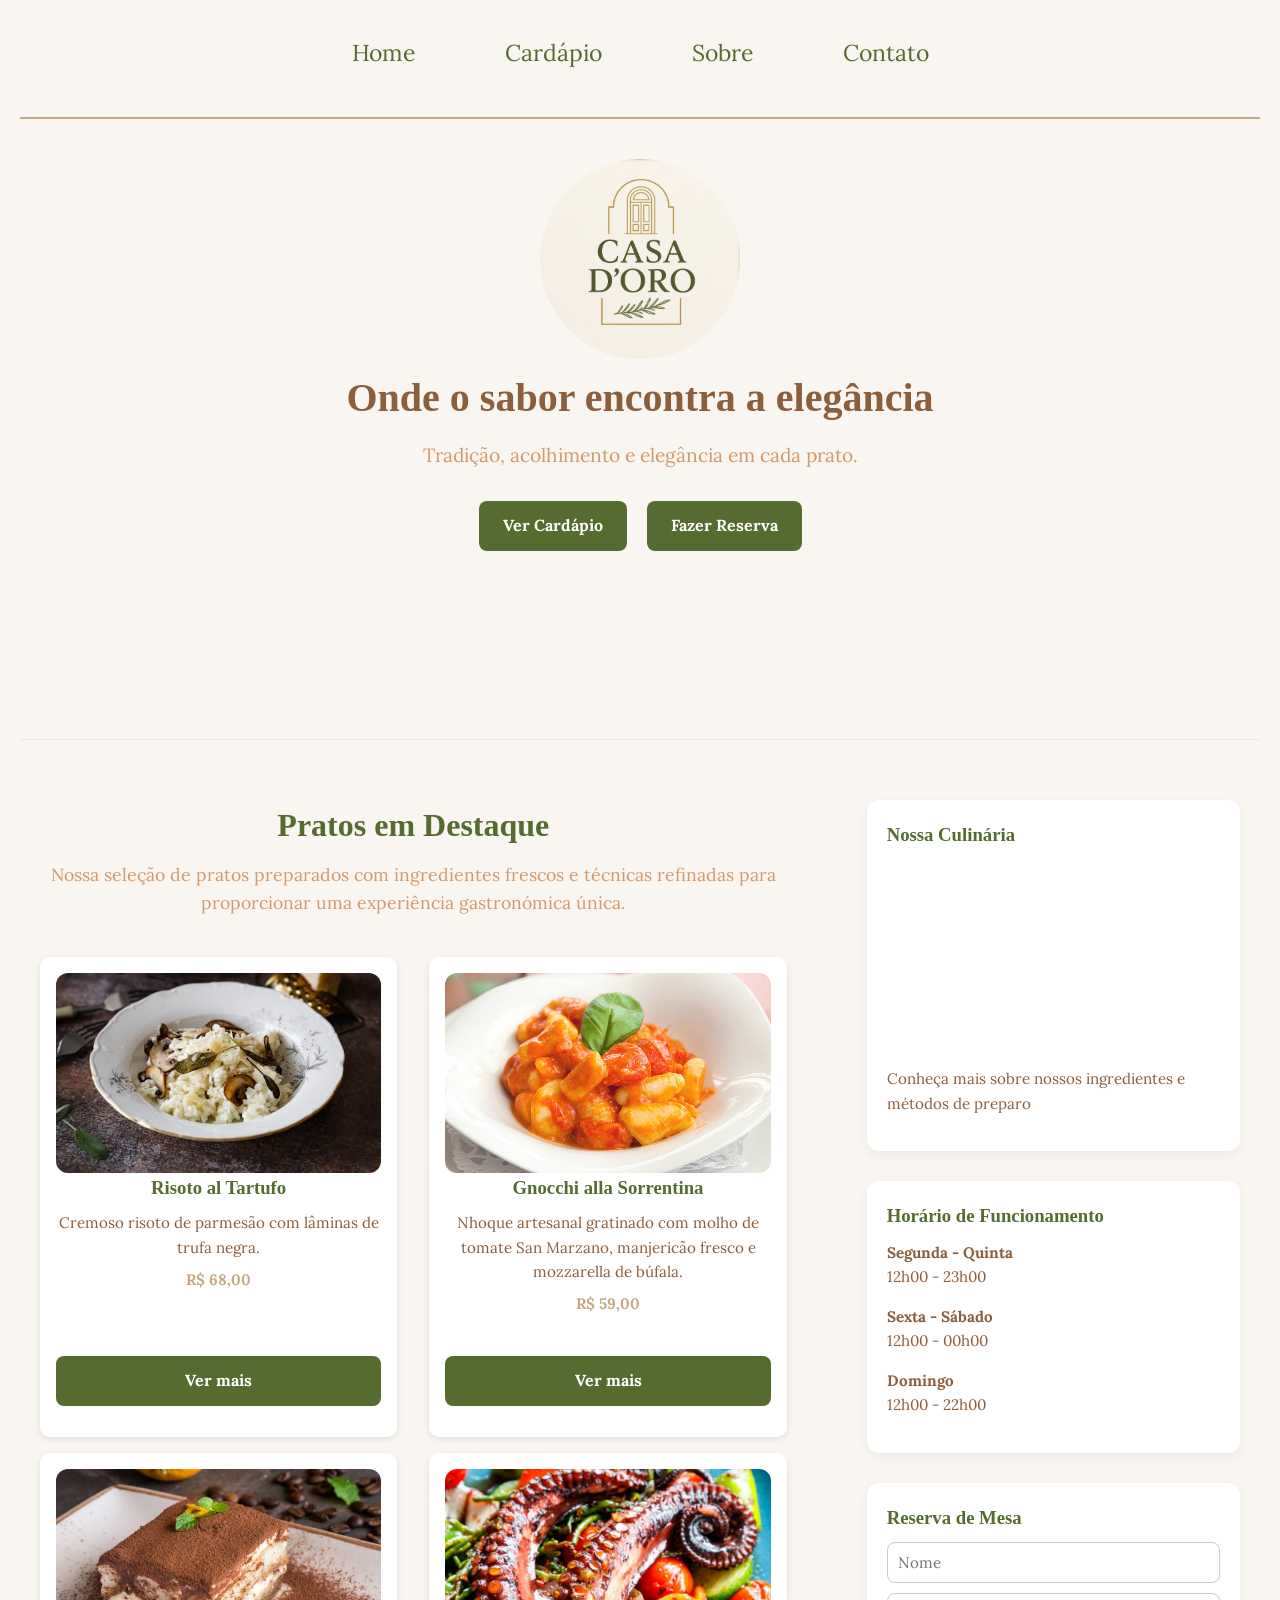
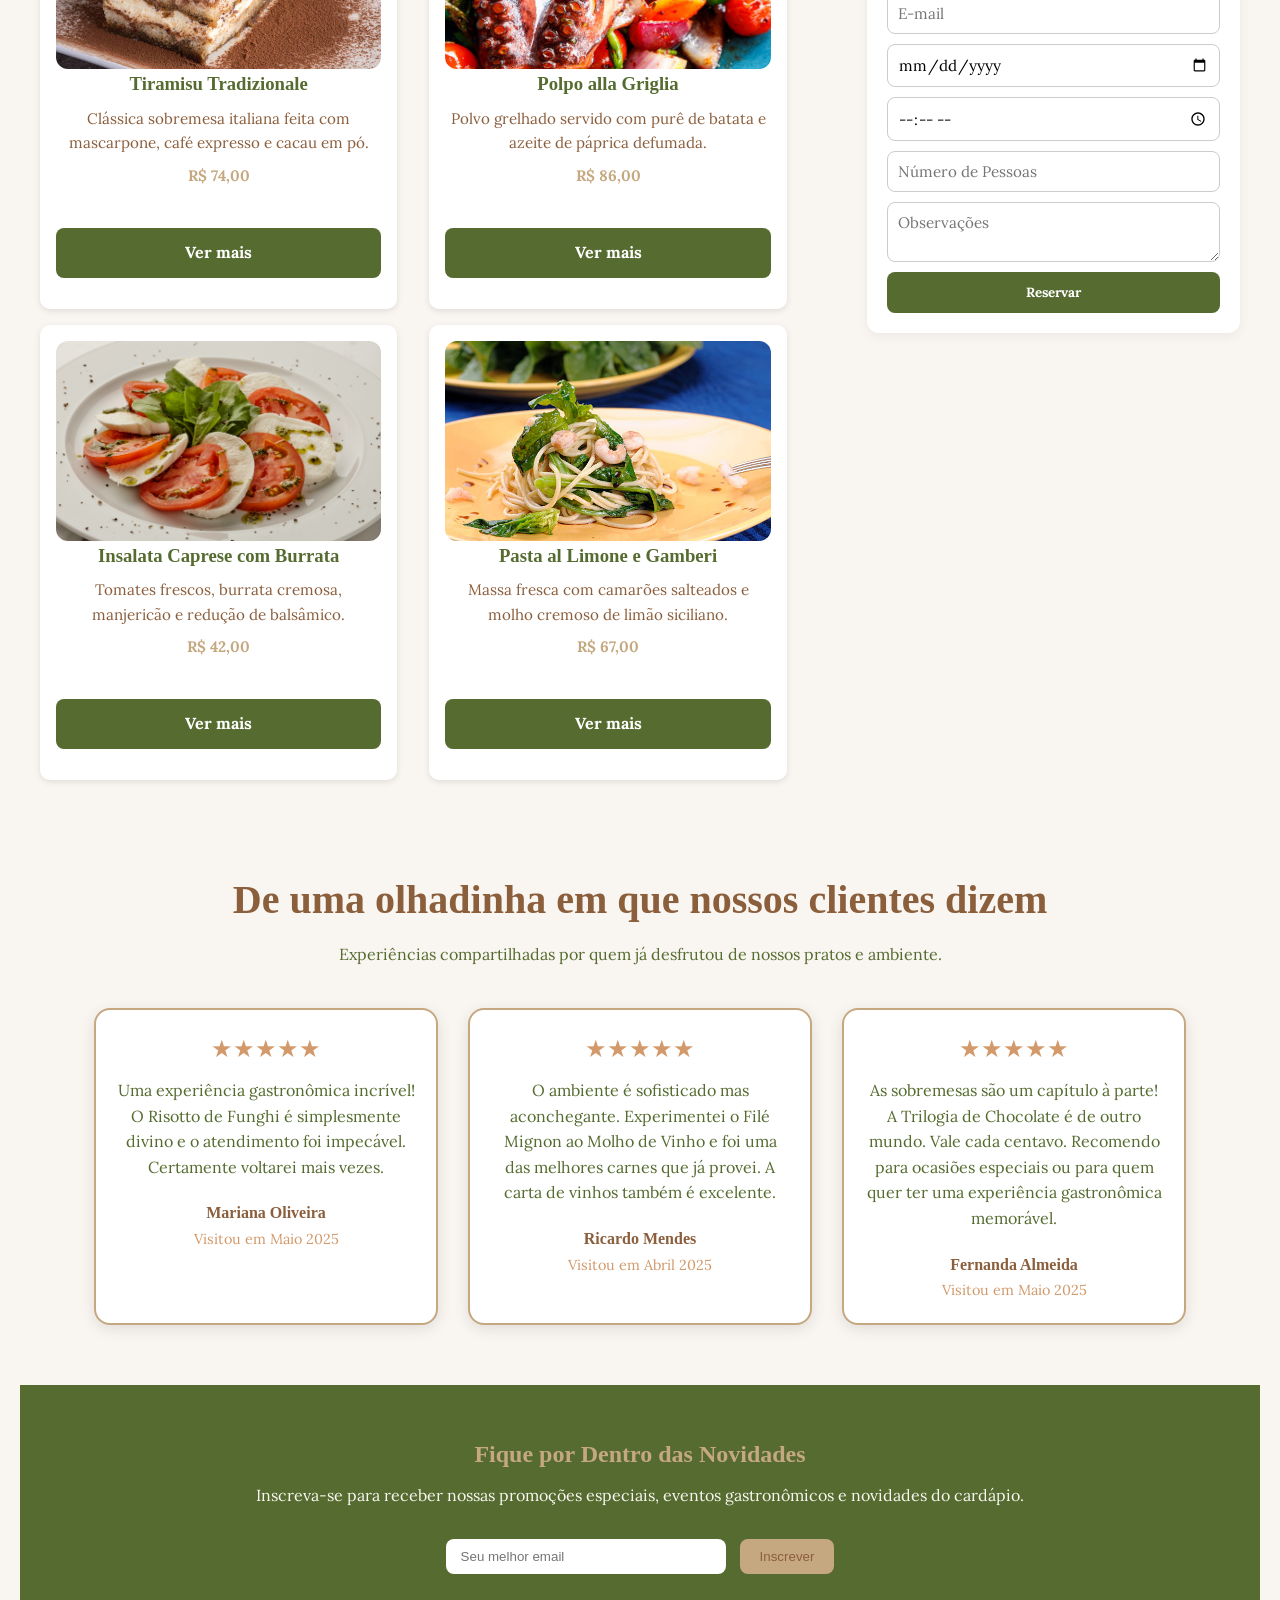
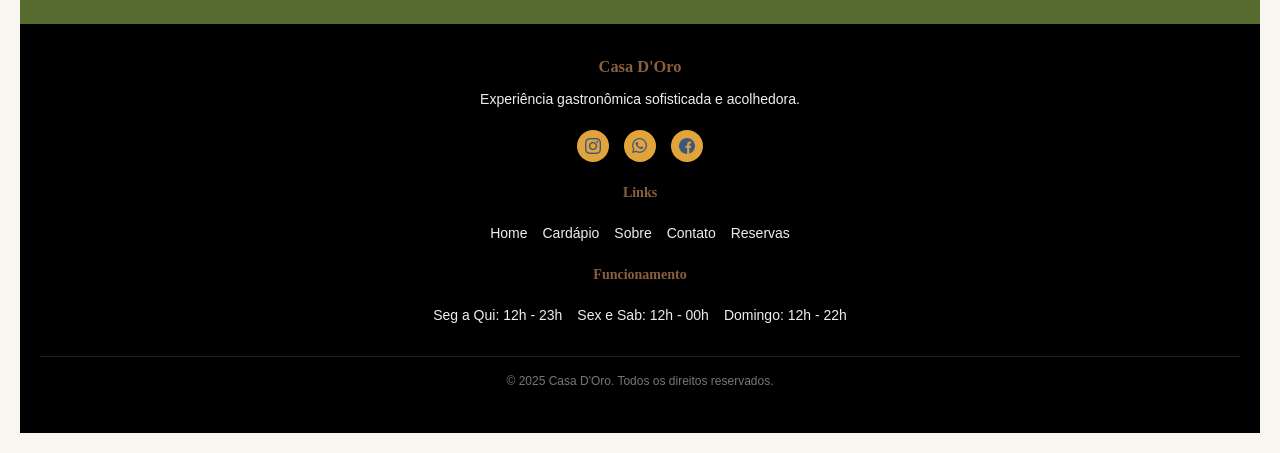
==== commit 9684a96b: "Css simples na home OK" ====
--- a/site/01-index.html
+++ b/site/01-index.html
@@ -6,11 +6,12 @@
     <meta name="viewport" content="width=device-width, initial-scale=1.0" />
     <title>Casa D’Oro – Gastronomia Italiana & Mediterrânea</title>
     <link rel="icon" href="imgs/logo_redonda.png" type="image/png" />
-    <link rel="stylesheet" href="css/stlyle.css" />
+    <link rel="stylesheet" href="css/style.css" />
     <link rel="preconnect" href="https://fonts.googleapis.com">
     <link rel="preconnect" href="https://fonts.gstatic.com" crossorigin>
     <link href="https://fonts.googleapis.com/css2?family=Playfair+Display+SC:ital,wght@0,400;0,700;0,900;1,400;1,700;1,900&display=swap" rel="stylesheet">
     <link href="https://fonts.googleapis.com/css2?family=Cinzel:wght@400..900&family=Lora:ital,wght@0,400..700;1,400..700&family=Playfair+Display+SC:ital,wght@0,400;0,700;0,900;1,400;1,700;1,900&display=swap" rel="stylesheet">
+    <link rel="stylesheet" href="https://cdn.jsdelivr.net/npm/swiper@11/swiper-bundle.min.css"/>
 </head>
 
 <body>
@@ -27,7 +28,7 @@
         </nav>
         </div>
 
-        <header>
+        <header class="hero-section">
             <div class="logo">
                 <a href="index.html">
                     <img src="imgs/logo_redonda.png" alt="Logo Casa D'Oro">
@@ -44,12 +45,12 @@
         </header>
 
         <section class="pratos-destaque">
-            <h2>Pratos em Destaque</h2>
-            <p class="descricao">Nossa seleção de pratos preparados com ingredientes frescos e técnicas refinadas para
-                proporcionar uma experiência gastronómica única.</p>
 
             <div class="layout">
                 <div class="coluna-esquerda">
+                    <h2>Pratos em Destaque</h2>
+                    <p class="descricao">Nossa seleção de pratos preparados com ingredientes frescos e técnicas refinadas para
+                                        proporcionar uma experiência gastronómica única.</p>
                     <div class="grid-pratos">
 
                         <div class="prato">
@@ -108,7 +109,7 @@
 
                     <div class="box">
                         <h3>Nossa Culinária </h3>
-                        <iframe width="100%" height="200" src="https://youtube.com/embed/W02ihlDUO9A" frameborder="0" allowfullscreen></iframe>
+                        <iframe width="100%" height="200" src="https://youtube.com/embed/MXX9pxB4SOY" frameborder="0" allowfullscreen></iframe>
                         <p>Conheça mais sobre nossos ingredientes e métodos de preparo </p>
                     </div>
 
@@ -183,47 +184,44 @@
             </form>
         </section> 
 
-        <footer> 
-            <div class="rodape">
-                <div class="container-footer">
-
-                    <div class="coluna">
-                        <h3>Casa D'Oro</h3>
-                        <p>Experiências gastronômicas inesquecíveis em um ambiente sofisticado e acolhedor.</p>
-                        <div class="redes-socias">
-                            <a href="#"><img src="imgs/icons/instagram.png" alt=Instagram> </a>
-                            <a href="#"><img src="imgs/icons/whatsapp.png" alt="Whatsapp"> </a>
-                            <a href="#"><img src="imgs/icons/facebook.png"  alt="Facebook"> </a>
-                        </div>
-                    </div>
-
-                    <div class="coluna">
-                        <h4>Links Rápidos</h4>
-                        <ul>
-                            <li><a href="index.html">Home</a></li>
-                            <li><a href="cardapio.html">Cardápio</a></li>
-                            <li><a href="sobre.html">Sobre Nós</a></li>
-                            <li><a href="contato.html">Contato</a></li>
-                            <li><a href="reserva.html">Reservas</a></li>
-                        </ul>
-                    </div>
-
-                    <div class="coluna">
-                        <h4>Horário de Funcionamento</h4>
-                        <ul>
-                            <li>Segunda - Quinta: 12h00 - 23h00</li>
-                            <li>Sexta - Sábado: 12h00 - 00h00</li>
-                            <li>Domingo: 12h00 - 22h00</li>
-                        </ul>
-                    </div>
-
-
-                </div>
-
-                <div class="copyright">
-                    <p>© 2025 Casa D'Oro. Todos os direitos reservados.</p>
+        <footer class="footer">
+            <div class="container-footer">
+                <div class="col">
+                    <h3>Casa D'Oro</h3>
+                    <p>Experiência gastronômica sofisticada e acolhedora.</p>
+                    <div class="social-icons">
+                        <a href="#"><img src="imgs/icons/instagram.png" alt="Instagram"></a>
+                        <a href="#"><img src="imgs/icons/whatsapp.png" alt="Whatsapp"></a>
+                        <a href="#"><img src="imgs/icons/facebook.png" alt="Facebook"></a>
+                    </div>
+                </div>
+        
+                <div class="col">
+                    <h4>Links</h4>
+                    <ul>
+                        <li><a href="#">Home</a></li>
+                        <li><a href="#">Cardápio</a></li>
+                        <li><a href="#">Sobre</a></li>
+                        <li><a href="#">Contato</a></li>
+                        <li><a href="#">Reservas</a></li>
+                    </ul>
+                </div>
+        
+                <div class="col">
+                    <h4>Funcionamento</h4>
+                    <ul>
+                        <li>Seg a Qui: 12h - 23h</li>
+                        <li>Sex e Sab: 12h - 00h</li>
+                        <li>Domingo: 12h - 22h</li>
+                    </ul>
+                </div>
+            </div>
+        
+            <div class="copyright">
+                <p>© 2025 Casa D'Oro. Todos os direitos reservados.</p>
             </div>
         </footer>
+        
 
 </body>
 
--- a/site/css/style.css
+++ b/site/css/style.css
@@ -0,0 +1,458 @@
+:root {
+    --verde-oliva: #556B2F;
+    --dourado-suave: #C5A880;
+    --off-white: #F9F6F1;
+    --marrom-madeira: #8B5E3C;
+    --terracota: #D2996B;
+
+    --fonte-titulo: 'Playfair Display', serif;
+    --fonte-texto: 'Lora', serif;
+}
+
+*{
+    margin: 0;
+    padding: 0;
+    box-sizing: 0;
+}
+
+body{
+    font-family: var(--fonte-texto) ;
+    background-color: var(--off-white);
+    color: #333;
+    line-height: 1.6;
+}
+
+.container {
+    max-width: 100%;
+    margin: 0 auto;
+    padding: 20px;
+}
+
+h1, h2, h3, h4{
+    font-family: var(--fonte-titulo);
+    color: var(--marrom-madeira);
+    margin-bottom: 0.5em;
+}
+
+p{
+    margin-bottom: 1em;
+}
+
+header{
+    height: 60vh;
+    background-color: var(--off-white);
+    padding: 40px 20px;
+    text-align: center;
+    border-bottom: 1px solid rgba(0, 0 , 0, 0.05);
+}
+
+
+.logo img {
+    width: 200px;
+    height: auto;
+    margin-bottom: auto;
+}
+
+.top-bar{
+    background-color: var(--off-white);
+    border-bottom: 2px solid var(--dourado-suave);
+    padding: 15px 30px;
+    display: flex;
+    justify-content: space-around;
+}
+
+.menu ul{
+    list-style: none;
+    display: flex;
+    gap: 90px;
+    padding: 0;
+    margin-bottom: 30px;
+}
+
+.menu a{
+    text-decoration: none;
+    font-family: var(--fonte-texto);
+    color: var(--verde-oliva);
+    font-size: 23px;
+    transition: color 0.3s ease;
+}
+
+.menu ul li a:hover {
+    background-color: var(--verde-oliva);
+    transform: scale(1.05);
+    color: var(--off-white);
+}
+
+
+.titulo-principal{
+    font-family: var(--fonte-titulo);
+    font-size: 2.5rem;
+    color: var(--marrom-madeira);
+    margin-bottom: 10px;
+}
+
+.subtitulo-principal{
+    font-size: 1.2rem;
+    color: var(--terracota);
+    margin-bottom: 30px;
+}
+
+.botoes-header{
+    display: flex;
+    justify-content: center;
+    gap: 20px;
+    flex-wrap: wrap;
+}
+
+.botao{
+    background-color: var(--verde-oliva);
+    color: white;
+    padding: 12px 24px;
+    border: none;
+    border-radius: 8px;
+    text-decoration: none;
+    font-weight: bold;
+    font-family: var(--fonte-texto);
+    transition: background-color 0.3s ease, transform 0.2s ease;
+}
+
+.botao:hover{
+    background-color: var(--dourado-suave);
+    transform: translateY(-2px);
+}
+
+.botao secundario{
+    background-color: transparent;
+    color: var(--verde-oliva);
+    border: 2px solid var(var(--verde-oliva))
+}
+
+.botao.secundario:hover {
+    background-color: var(--dourado-suave);
+    transform: translateY(-2px);
+}
+
+.pratos-destaque {
+    background-color: var(--off-white);
+    padding: 60px 20px;
+    color: var(--marrom-madeira);
+    text-align: center;
+}
+
+.pratos-destaque h2{
+    font-family: var(--fonte-titulo);
+    font-size: 2rem;
+    margin-bottom: 10px;
+    color: var(--verde-oliva);
+}
+
+.pratos-destaque .descricao{
+    font-family: var(--fonte-texto);
+    font-size: 1.1rem;
+    color: var(--terracota);
+    margin-bottom: 40px;
+}
+
+.layout {
+    display:flex;
+    gap: 80px;
+    justify-content: space-between;
+    flex-wrap: wrap;
+}
+
+.coluna-esquerda{
+    flex:2;
+}
+
+.coluna-direita{
+    flex:1;
+    display: flex;
+    flex-direction: column;
+    gap: 30px
+}
+
+.grid-pratos {
+    display: grid;
+    grid-template-columns: repeat(auto-fit, minmax(260px, 1fr));
+    gap: 2rem;
+    row-gap: 3rem;
+}
+
+.prato{
+    display: flex;
+    flex-direction: column;
+    justify-content: space-between; 
+    height: 100%; 
+    padding: 1rem;
+    background-color: #fff;
+    border-radius: 10px;
+    box-shadow: 0 2px 6px rgba(0,0,0,0.1);
+}
+
+.prato img{
+    width: 100%;
+    height: 200px;
+    object-fit: cover;
+    border-radius: 12px;
+}
+
+.prato:hover{
+    transform:translateY(-5px);
+}
+
+.prato h3 {
+    font-family: var(--fonte-titulo);
+    color: var(--verde-oliva);
+    margin-bottom: 8px;
+}
+
+.prato p {
+    font-family: var(--fonte-texto);
+    font-size: 0.95rem;
+    color: var(--marrom-madeira);
+    margin-bottom: 8px;
+}
+
+.prato .preco {
+    font-weight: bold;
+    color: var(--dourado-suave);
+}
+
+.prato .botao {
+    margin-top: auto;
+    margin-bottom: 15px;
+}
+
+.box {
+    background-color: white;
+    padding: 20px;
+    border-radius: 12px;
+    box-shadow: 0 4px 12px rgba(0, 0, 0, 0.05);
+    font-family: var(--fonte-texto);
+    text-align: left;
+}
+
+.box h3 {
+    color: var(--verde-oliva);
+    font-family: var(--fonte-titulo);
+    margin-bottom: 10px;
+}
+
+.box p {
+    color: var(--marrom-madeira);
+    font-size: 0.95rem;
+}
+
+.box form {
+    display: flex;
+    flex-direction: column;
+    gap: 10px;
+}
+
+.box input,
+.box textarea {
+    padding: 10px;
+    font-family: var(--fonte-texto);
+    border: 1px solid #ccc;
+    border-radius: 8px;
+    font-size: 0.95rem;
+}
+
+.box button {
+    background-color: var(--verde-oliva);
+    color: white;
+    border: none;
+    padding: 12px;
+    font-weight: bold;
+    font-family: var(--fonte-texto);
+    border-radius: 8px;
+    cursor: pointer;
+    transition: background-color 0.3s ease;
+}
+
+.box button:hover {
+    background-color: var(--dourado-suave);
+}
+
+.depoimentos {
+    background-color: var(--off-white);
+    padding: 60px 20px;
+    text-align: center;
+}
+
+.depoimentos h2 {
+    color: var(--marrom-madeira);
+    font-family: var(--fonte-titulo);
+    font-size: 2.5rem;
+    margin-bottom: 10px;
+}
+
+.depoimentos p {
+    color: var(--verde-oliva);
+    font-family: var(--fonte-texto);
+    margin-bottom: 40px;
+}
+
+.cards-dp {
+    display: flex;
+    flex-wrap: wrap;
+    justify-content: center;
+    gap: 30px;
+}
+
+.card-dp,
+.card-depoimento {
+    background-color: white;
+    border: 2px solid var(--dourado-suave);
+    border-radius: 16px;
+    padding: 20px;
+    width: 300px;
+    box-shadow: 0 4px 15px rgba(0, 0, 0, 0.1);
+    transition: transform 0.3s ease, box-shadow 0.3s ease;
+}
+
+.card-dp:hover,
+.card-depoimento:hover {
+    transform: translateY(-8px);
+    box-shadow: 0 8px 20px rgba(0, 0, 0, 0.2);
+}
+
+.card-dp .estrelas,
+.card-depoimento .estrelas {
+    color: var(--terracota);
+    font-size: 1.5rem;
+    margin-bottom: 10px;
+}
+
+.card-dp .texto,
+.card-depoimento .texto {
+    color: var(--verde-oliva);
+    font-family: var(--fonte-texto);
+    margin-bottom: 20px;
+}
+
+.cliente strong {
+    color: var(--marrom-madeira);
+    font-family: var(--fonte-titulo);
+}
+
+.cliente span {
+    color: var(--terracota);
+    font-size: 0.9rem;
+}
+
+.newsletter {
+    background-color: var(--verde-oliva);
+    color: var(--off-white);
+    text-align: center;
+    padding: 50px 20px;
+}
+
+.newsletter h2 {
+    font-family: var(--fonte-titulo);
+    color: var(--dourado-suave);
+    margin-bottom: 10px;
+}
+
+.newsletter p {
+    font-family: var(--fonte-texto);
+    margin-bottom: 30px;
+}
+
+.form-newsletter input[type="email"] {
+    padding: 10px 15px;
+    border: none;
+    border-radius: 8px;
+    margin-right: 10px;
+    width: 250px;
+}
+
+.form-newsletter button {
+    background-color: var(--dourado-suave);
+    color: var(--marrom-madeira);
+    border: none;
+    padding: 10px 20px;
+    border-radius: 8px;
+    cursor: pointer;
+    transition: background-color 0.3s ease;
+}
+
+.form-newsletter button:hover {
+    background-color: var(--terracota);
+    color: white;
+}
+
+.footer {
+    background-color: #000; /* fundo preto */
+    color: #eee; /* texto claro, suave */
+    padding: 30px 20px;
+    font-family: 'Arial', sans-serif; /* fonte simples e limpa */
+    font-size: 14px;
+    text-align: center;
+}
+
+.container-footer {
+    max-width: 960px;
+    margin: 0 auto;
+}
+
+.footer .col {
+    margin-bottom: 20px;
+}
+
+.footer ul {
+    list-style: none;
+    padding: 0;
+    margin: 10px 0 0 0;
+    display: inline-flex;
+    gap: 15px;
+    justify-content: center;
+}
+
+.footer ul li a {
+    color: #eee;
+    text-decoration: none;
+    transition: color 0.3s ease;
+    font-weight: 400;
+}
+
+.footer ul li a:hover {
+    color: #e1a43a; /* cor destaque suave */
+}
+
+.social-icons {
+    margin: 20px 0 0;
+    display: flex;
+    justify-content: center;
+    gap: 15px;
+}
+
+.social-icons a {
+    display: inline-flex;
+    background-color: #e1a43a;
+    border-radius: 50%;
+    width: 32px;
+    height: 32px;
+    align-items: center;
+    justify-content: center;
+    transition: background-color 0.3s ease;
+}
+
+.social-icons a:hover {
+    background-color: #fff;
+}
+
+.social-icons img {
+    width: 16px;
+    height: 16px;
+    filter: invert(1);
+}
+
+.copyright {
+    margin-top: 30px;
+    color: #777;
+    font-size: 12px;
+    border-top: 1px solid #222;
+    padding-top: 15px;
+}
+
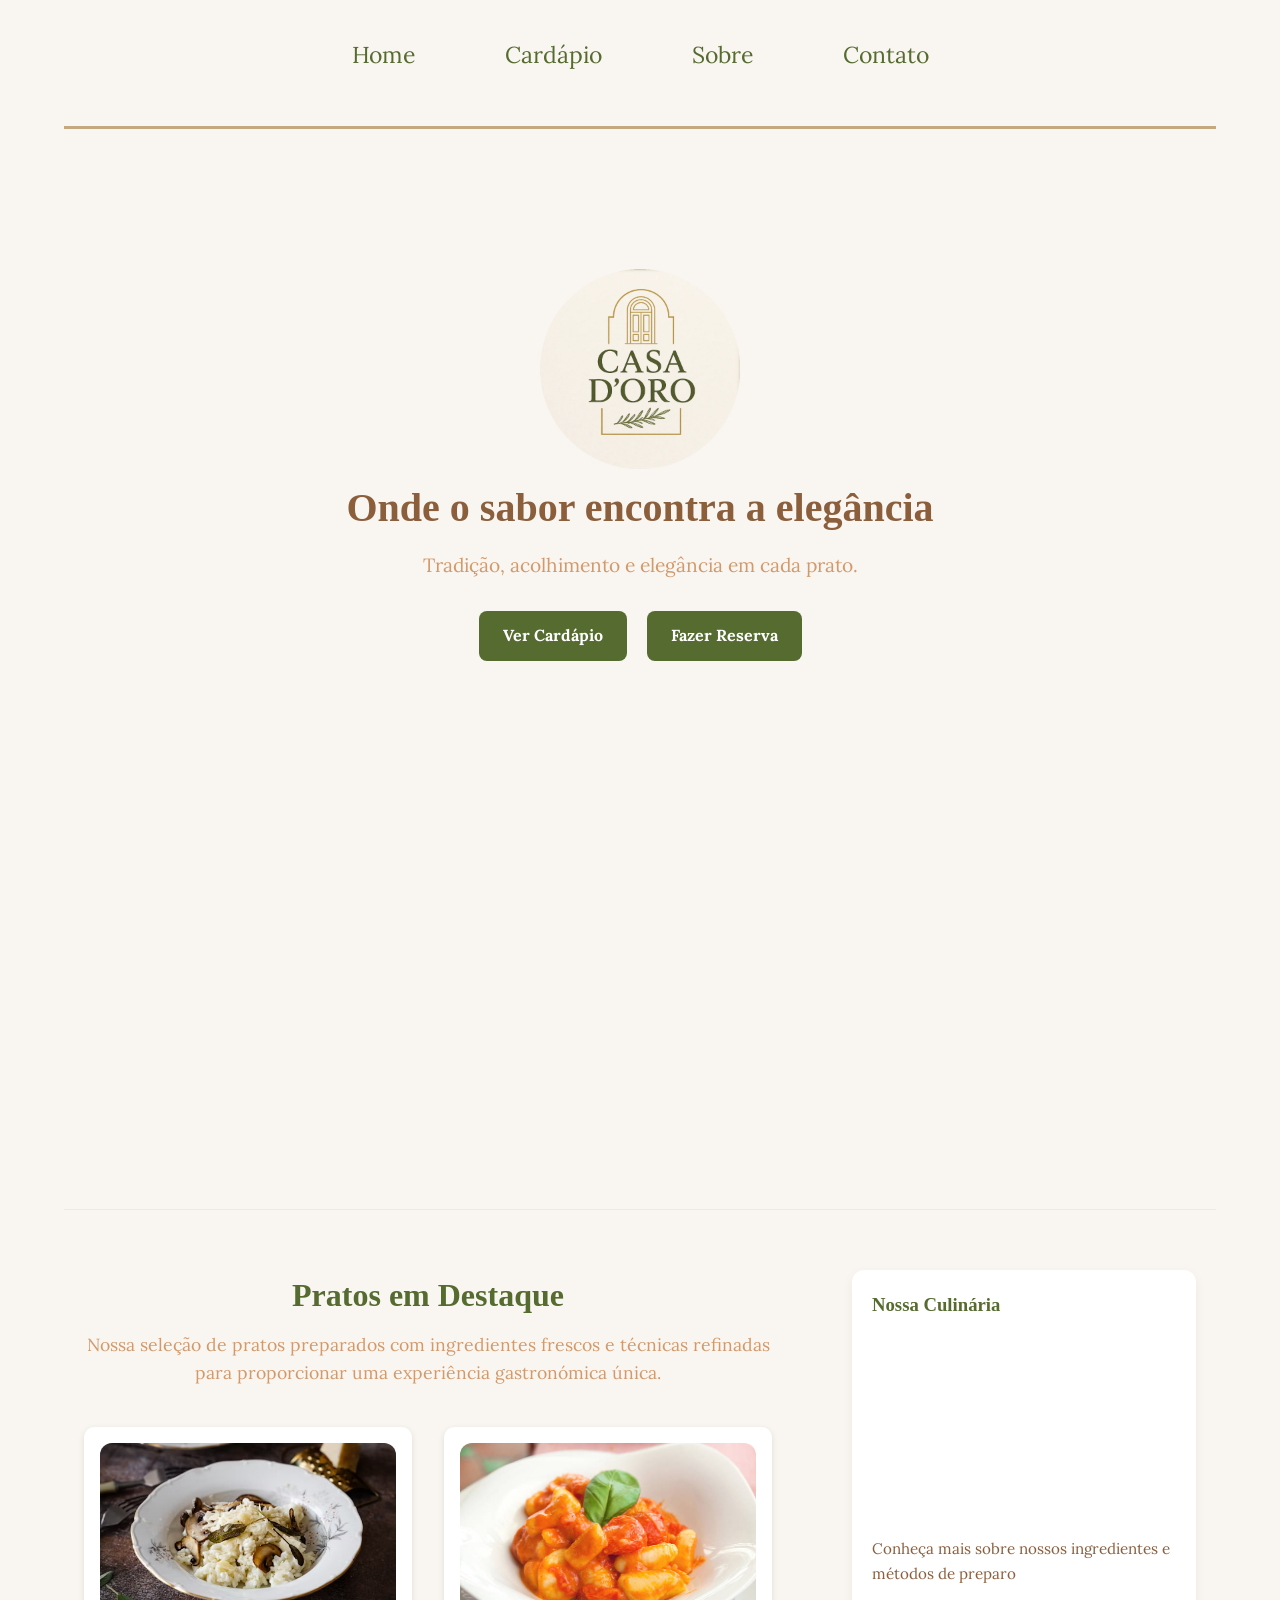
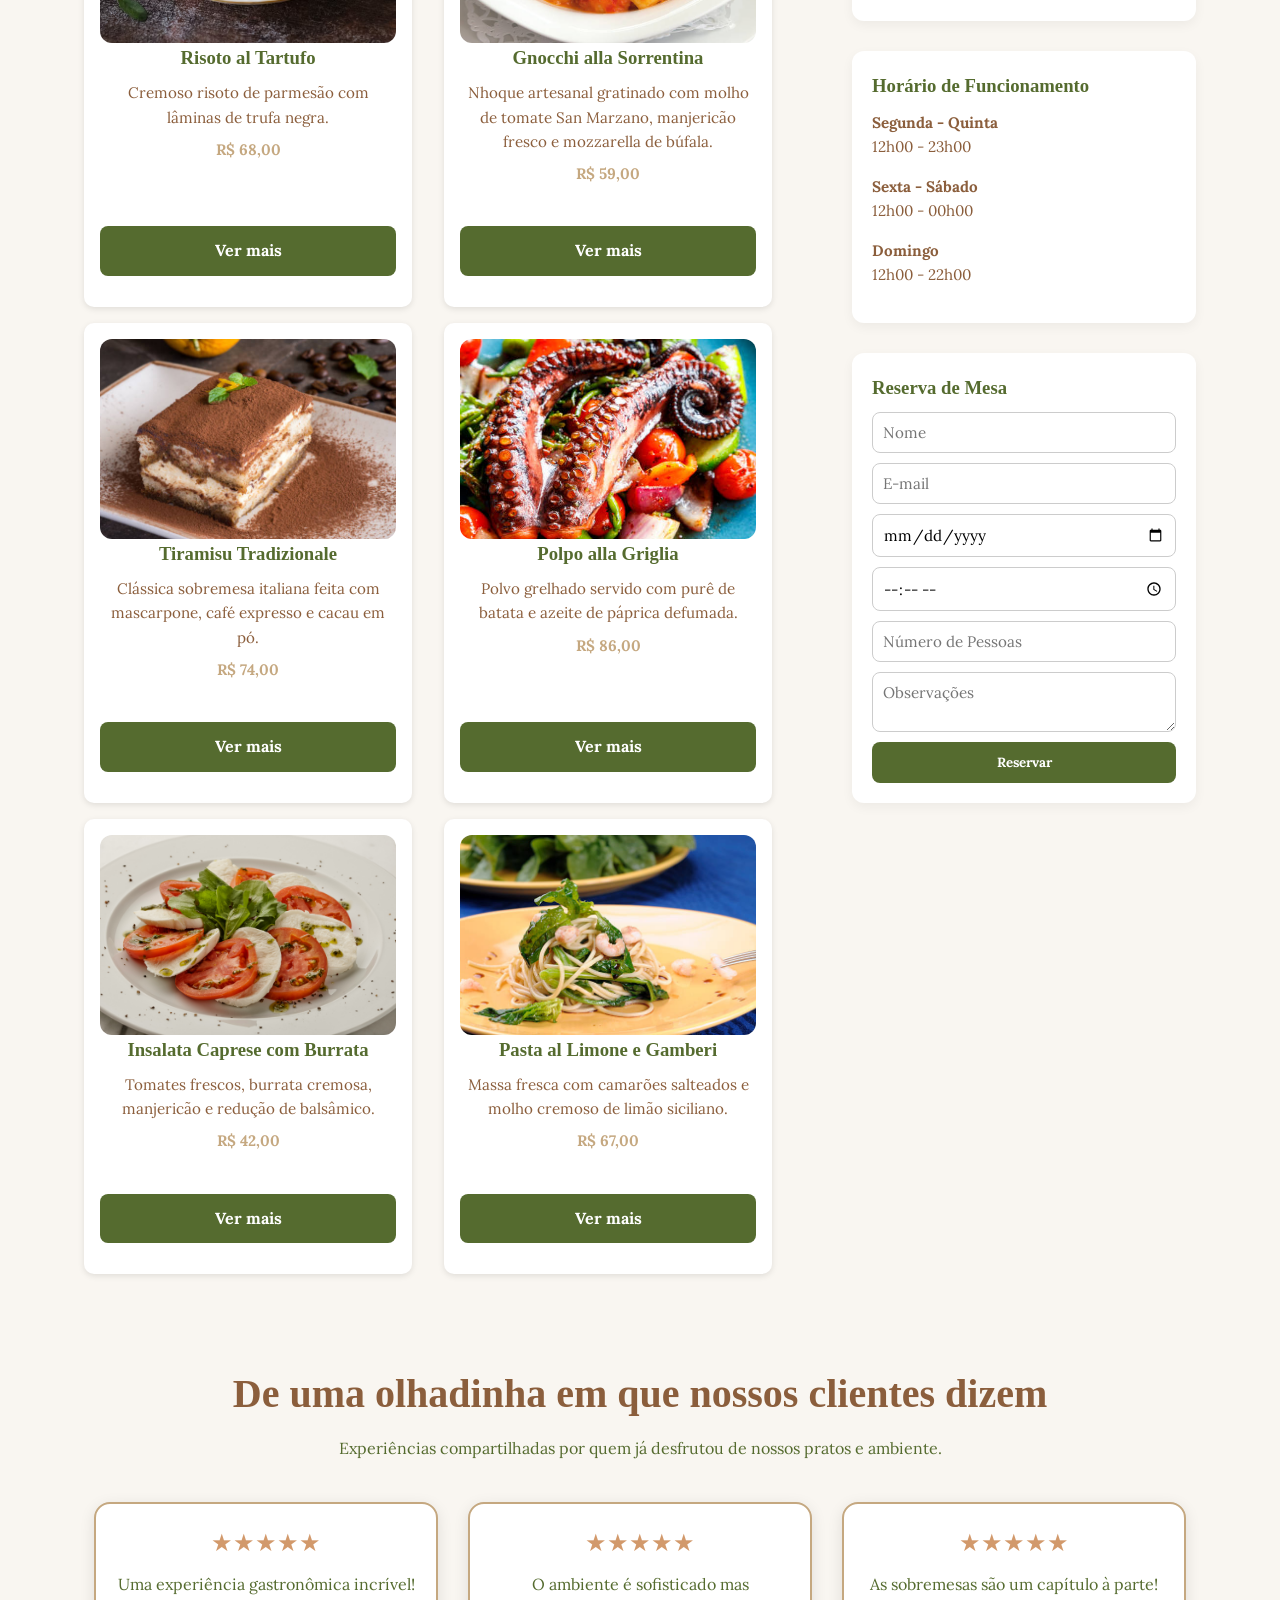
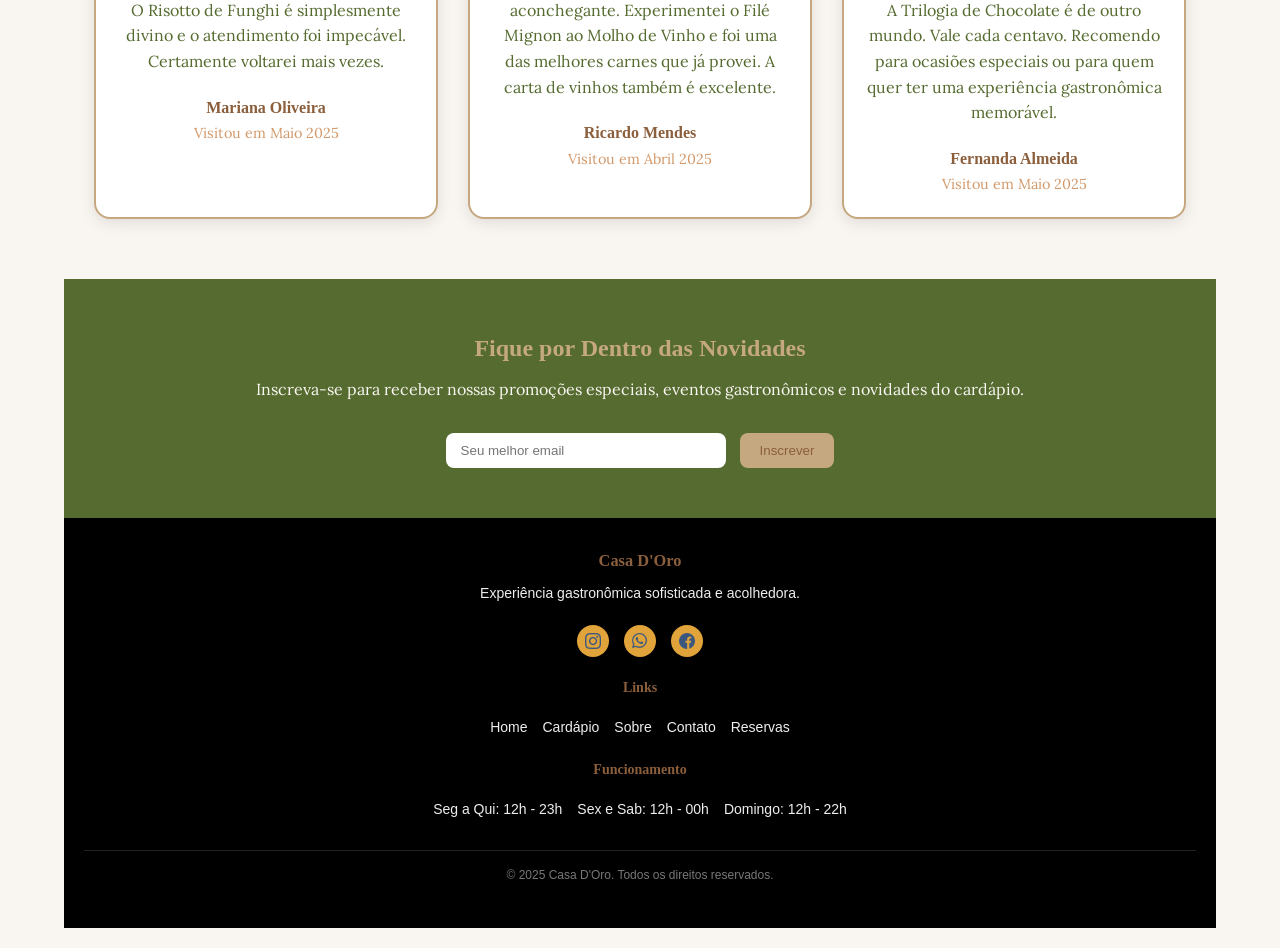
==== commit e219f446: "Terminando a home" ====
--- a/site/01-index.html
+++ b/site/01-index.html
@@ -12,9 +12,13 @@
     <link href="https://fonts.googleapis.com/css2?family=Playfair+Display+SC:ital,wght@0,400;0,700;0,900;1,400;1,700;1,900&display=swap" rel="stylesheet">
     <link href="https://fonts.googleapis.com/css2?family=Cinzel:wght@400..900&family=Lora:ital,wght@0,400..700;1,400..700&family=Playfair+Display+SC:ital,wght@0,400;0,700;0,900;1,400;1,700;1,900&display=swap" rel="stylesheet">
     <link rel="stylesheet" href="https://cdn.jsdelivr.net/npm/swiper@11/swiper-bundle.min.css"/>
+    <style>
+        html {
+        scroll-behavior: smooth;
+        }
+    </style>
 </head>
-
-<body>
+    
     <div class="container">
 
         <div class="top-bar">
@@ -40,9 +44,11 @@
 
             <div class="botoes-header">
                 <a href="cardapio.html" class="botao">Ver Cardápio</a>
-                <a href="contato.html" class="botao secundario">Fazer Reserva</a>
+                <a href="#reserva" class="botao secundario">Fazer Reserva</a>
             </div>
         </header>
+
+        <body>
 
         <section class="pratos-destaque">
 
@@ -120,18 +126,19 @@
                         <p><strong>Domingo</strong><br>12h00 - 22h00</p>
                     </div>
 
-                    <div class="box">
-                        <h3>Reserva de Mesa</h3>
-                        <form>
-                            <input type="text" placeholder="Nome" required>
-                            <input type="email" placeholder="E-mail" required>
-                            <input type="date" required>
-                            <input type="time" required>
-                            <input type="number" placeholder="Número de Pessoas" min="1" required>
-                            <textarea placeholder="Observações"></textarea>
-                            <button type="submit">Reservar</button>
-                        </form>
-                    </div>
+                    <div class="box" id="reserva">
+                    <h3>Reserva de Mesa</h3>
+                    <form>
+                        <input type="text" placeholder="Nome" required>
+                        <input type="email" placeholder="E-mail" required>
+                        <input type="date" required>
+                        <input type="time" required>
+                        <input type="number" placeholder="Número de Pessoas" min="1" required>
+                        <textarea placeholder="Observações"></textarea>
+                        <button type="submit">Reservar</button>
+                
+                    </form>
+                </div>
                 </div>
             </div>
         </section>
--- a/site/css/style.css
+++ b/site/css/style.css
@@ -23,7 +23,7 @@
 }
 
 .container {
-    max-width: 100%;
+    max-width: 90%;
     margin: 0 auto;
     padding: 20px;
 }
@@ -39,11 +39,12 @@
 }
 
 header{
-    height: 60vh;
+    height: 100vh;
     background-color: var(--off-white);
     padding: 40px 20px;
     text-align: center;
     border-bottom: 1px solid rgba(0, 0 , 0, 0.05);
+    margin-top: 100px;
 }
 
 
@@ -55,8 +56,8 @@
 
 .top-bar{
     background-color: var(--off-white);
-    border-bottom: 2px solid var(--dourado-suave);
-    padding: 15px 30px;
+    border-bottom: 3px solid var(--dourado-suave);
+    padding: 17px 30px;
     display: flex;
     justify-content: space-around;
 }
@@ -66,7 +67,8 @@
     display: flex;
     gap: 90px;
     padding: 0;
-    margin-bottom: 30px;
+    margin-bottom: 35px;
+    
 }
 
 .menu a{
@@ -75,12 +77,14 @@
     color: var(--verde-oliva);
     font-size: 23px;
     transition: color 0.3s ease;
+    border-radius: 6px;
 }
 
 .menu ul li a:hover {
     background-color: var(--verde-oliva);
     transform: scale(1.05);
     color: var(--off-white);
+
 }
 
 
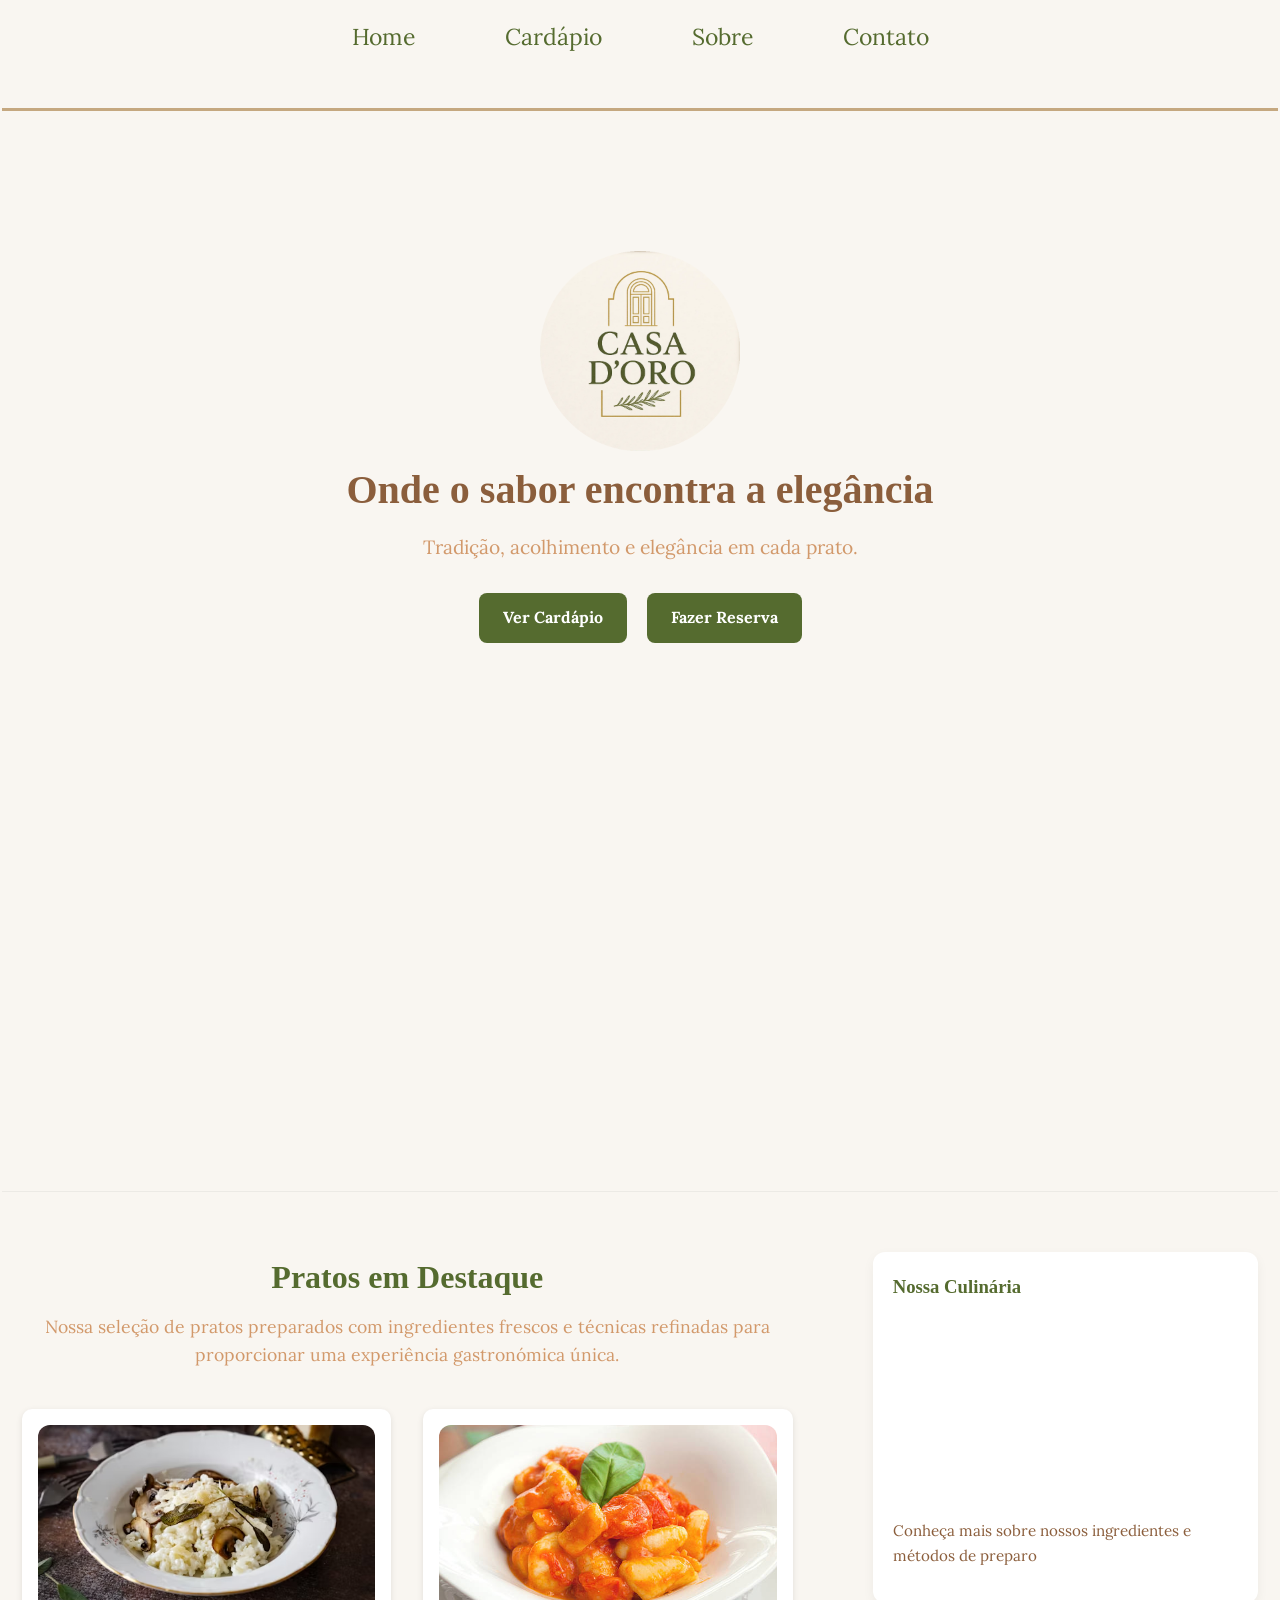
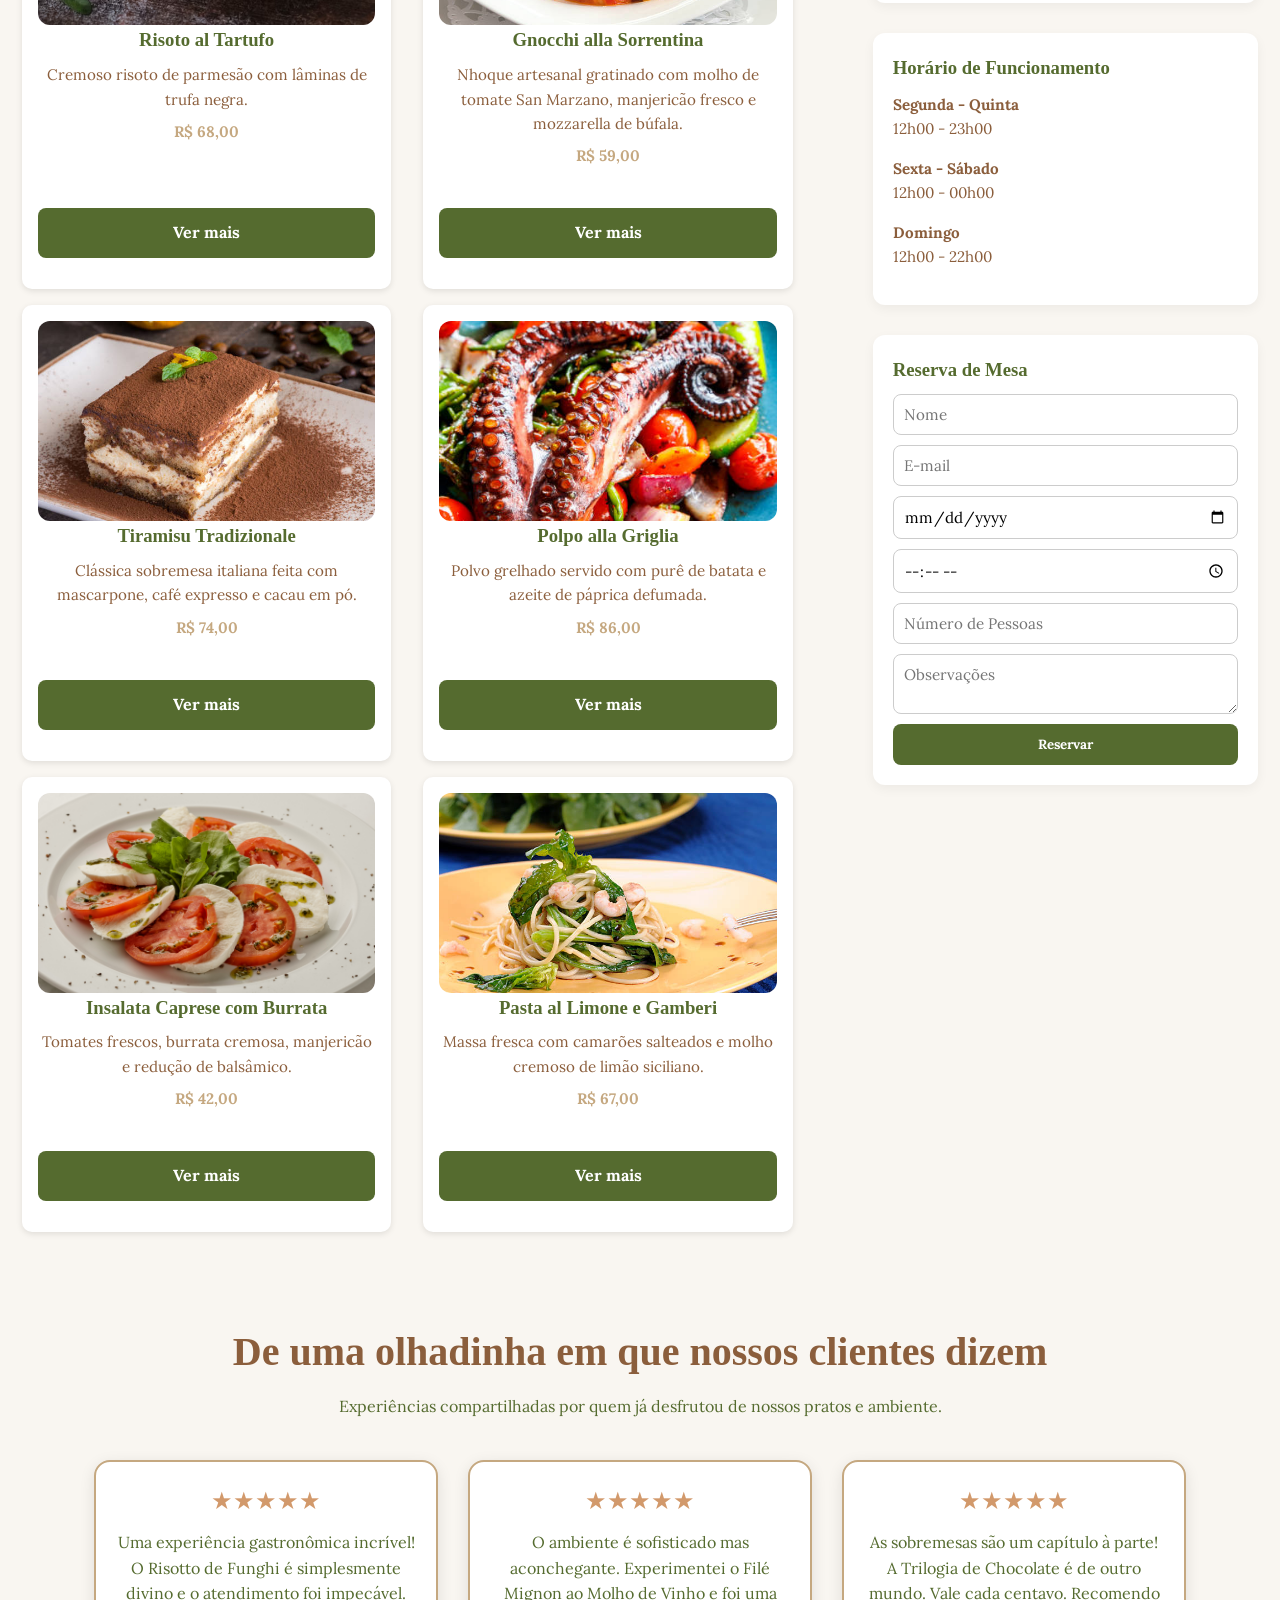
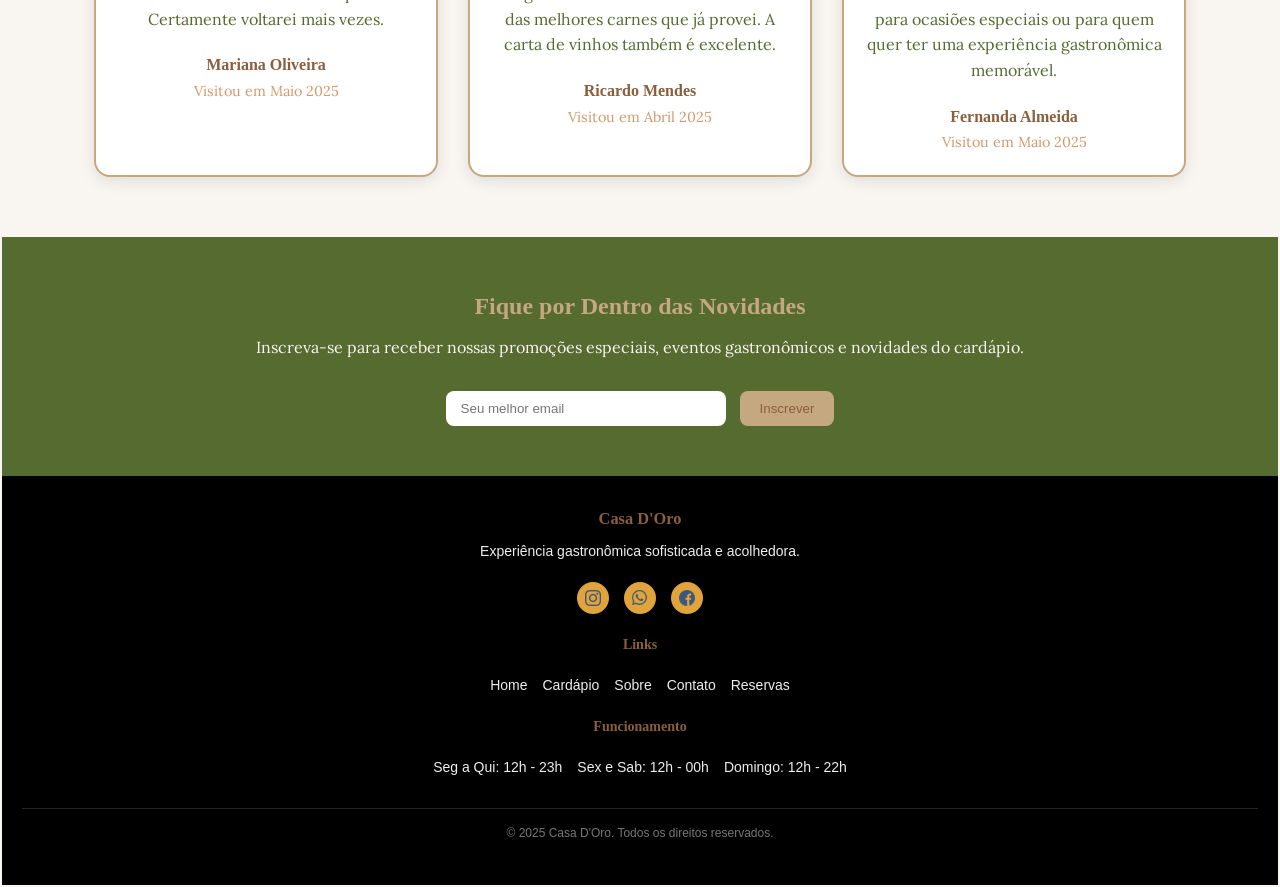
==== commit c962d16d: "feat: Adicionando coisas ao menu" ====
--- a/site/01-index.html
+++ b/site/01-index.html
@@ -11,7 +11,6 @@
     <link rel="preconnect" href="https://fonts.gstatic.com" crossorigin>
     <link href="https://fonts.googleapis.com/css2?family=Playfair+Display+SC:ital,wght@0,400;0,700;0,900;1,400;1,700;1,900&display=swap" rel="stylesheet">
     <link href="https://fonts.googleapis.com/css2?family=Cinzel:wght@400..900&family=Lora:ital,wght@0,400..700;1,400..700&family=Playfair+Display+SC:ital,wght@0,400;0,700;0,900;1,400;1,700;1,900&display=swap" rel="stylesheet">
-    <link rel="stylesheet" href="https://cdn.jsdelivr.net/npm/swiper@11/swiper-bundle.min.css"/>
     <style>
         html {
         scroll-behavior: smooth;
@@ -179,6 +178,7 @@
                     </div>
                     </div>
                 </div>
+                
             </div>
         </section>
 
--- a/site/css/style.css
+++ b/site/css/style.css
@@ -23,9 +23,9 @@
 }
 
 .container {
-    max-width: 90%;
+    max-width: max-content;
     margin: 0 auto;
-    padding: 20px;
+    padding: 2px;
 }
 
 h1, h2, h3, h4{
